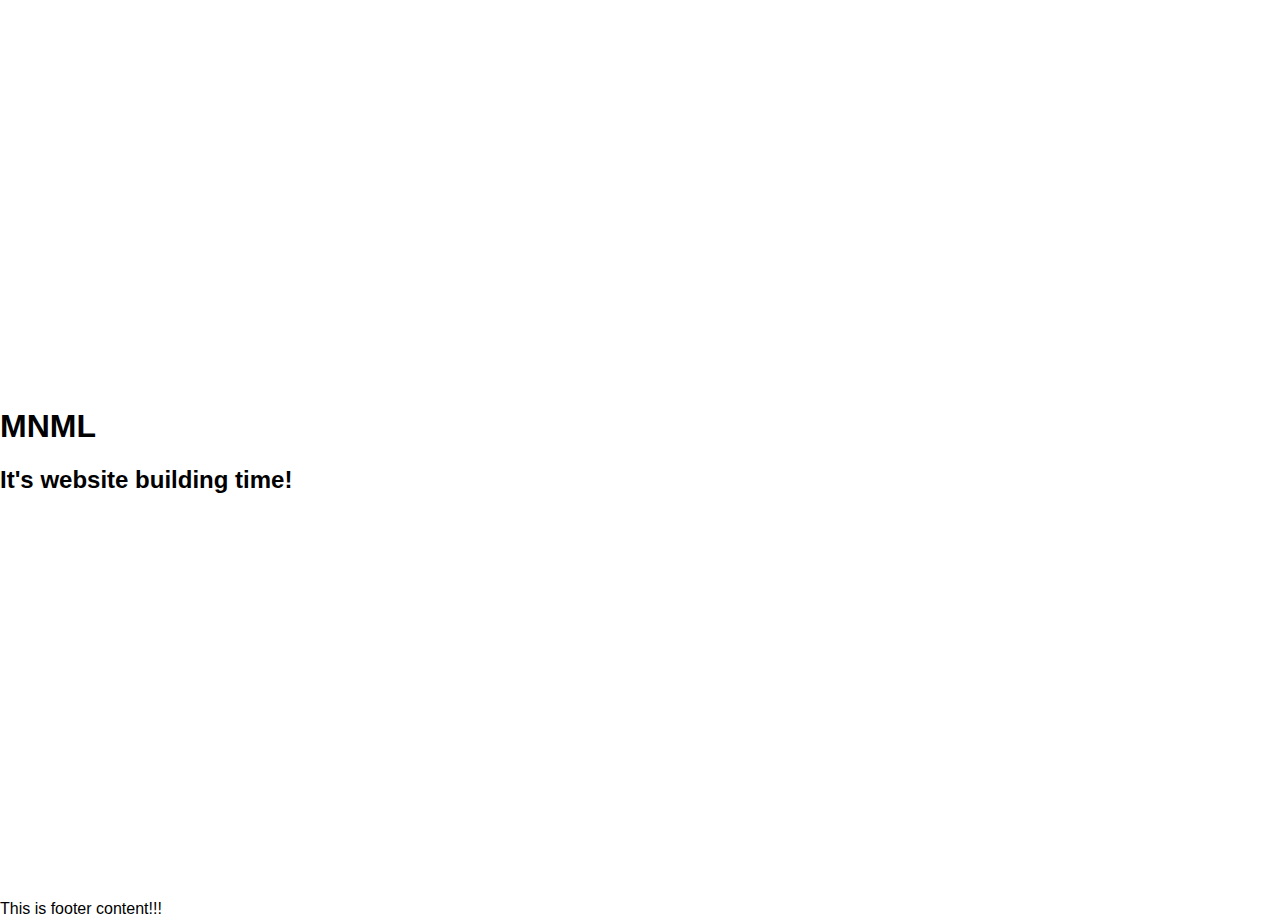
==== index.html @ 5c982b8b "Initial Push" ====
<!DOCTYPE html>
<html lang="en">
  <head>
    <meta charset="utf-8">
    <meta http-equiv="X-UA-Compatible" content="IE=Edge">
    <title>
      MNML
    </title>
    <meta name="author" content="mrmrs">
    <meta name="description" content="minimal template to building responsive websites with html5 and postcss">
    <meta name="viewport" content="width=device-width, initial-scale=1">
    <link rel="stylesheet" href="css/mnml.min.css">
  </head>
  <body>
    <div style="display:table;width:100%; height: 100%;">
      <div style="display:table-cell;vertical-align:middle;">
        <h1>MNML</h1>
        <h2>It's website building time!</h2>
      </div>
    </div>
    <footer>
      This is footer content!!!
    </footer>
  </body>
</html>
---- css/mnml.min.css ----
/*! normalize.css v4.2.0 | MIT License | github.com/necolas/normalize.css */progress,sub,sup{vertical-align:baseline}button,hr,input{overflow:visible}[type=checkbox],[type=radio],legend{box-sizing:border-box;padding:0}html{font-family:sans-serif;line-height:1.15;-ms-text-size-adjust:100%;-webkit-text-size-adjust:100%}body{margin:0}article,aside,details,figcaption,figure,footer,header,main,menu,nav,section,summary{display:block}audio,canvas,progress,video{display:inline-block}audio:not([controls]){display:none;height:0}[hidden],template{display:none}a{background-color:transparent;-webkit-text-decoration-skip:objects}a:active,a:hover{outline-width:0}abbr[title]{border-bottom:none;text-decoration:underline;text-decoration:underline dotted}b,strong{font-weight:bolder}dfn{font-style:italic}h1{font-size:2em;margin:.67em 0}mark{background-color:#ff0;color:#000}small{font-size:80%}sub,sup{font-size:75%;line-height:0;position:relative}sub{bottom:-.25em}sup{top:-.5em}img{border-style:none}svg:not(:root){overflow:hidden}code,kbd,pre,samp{font-family:monospace,monospace;font-size:1em}figure{margin:1em 40px}hr{box-sizing:content-box;height:0}button,input,optgroup,select,textarea{font:inherit;margin:0}optgroup{font-weight:700}button,select{text-transform:none}[type=reset],[type=submit],button,html [type=button]{-webkit-appearance:button}[type=button]::-moz-focus-inner,[type=reset]::-moz-focus-inner,[type=submit]::-moz-focus-inner,button::-moz-focus-inner{border-style:none;padding:0}[type=button]:-moz-focusring,[type=reset]:-moz-focusring,[type=submit]:-moz-focusring,button:-moz-focusring{outline:ButtonText dotted 1px}fieldset{border:1px solid silver;margin:0 2px;padding:.35em .625em .75em}legend{color:inherit;display:table;max-width:100%;white-space:normal}textarea{overflow:auto}[type=number]::-webkit-inner-spin-button,[type=number]::-webkit-outer-spin-button{height:auto}[type=search]{-webkit-appearance:textfield;outline-offset:-2px}[type=search]::-webkit-search-cancel-button,[type=search]::-webkit-search-decoration{-webkit-appearance:none}::-webkit-input-placeholder{color:inherit;opacity:.54}::-webkit-file-upload-button{-webkit-appearance:button;font:inherit}body,html{height:100%}
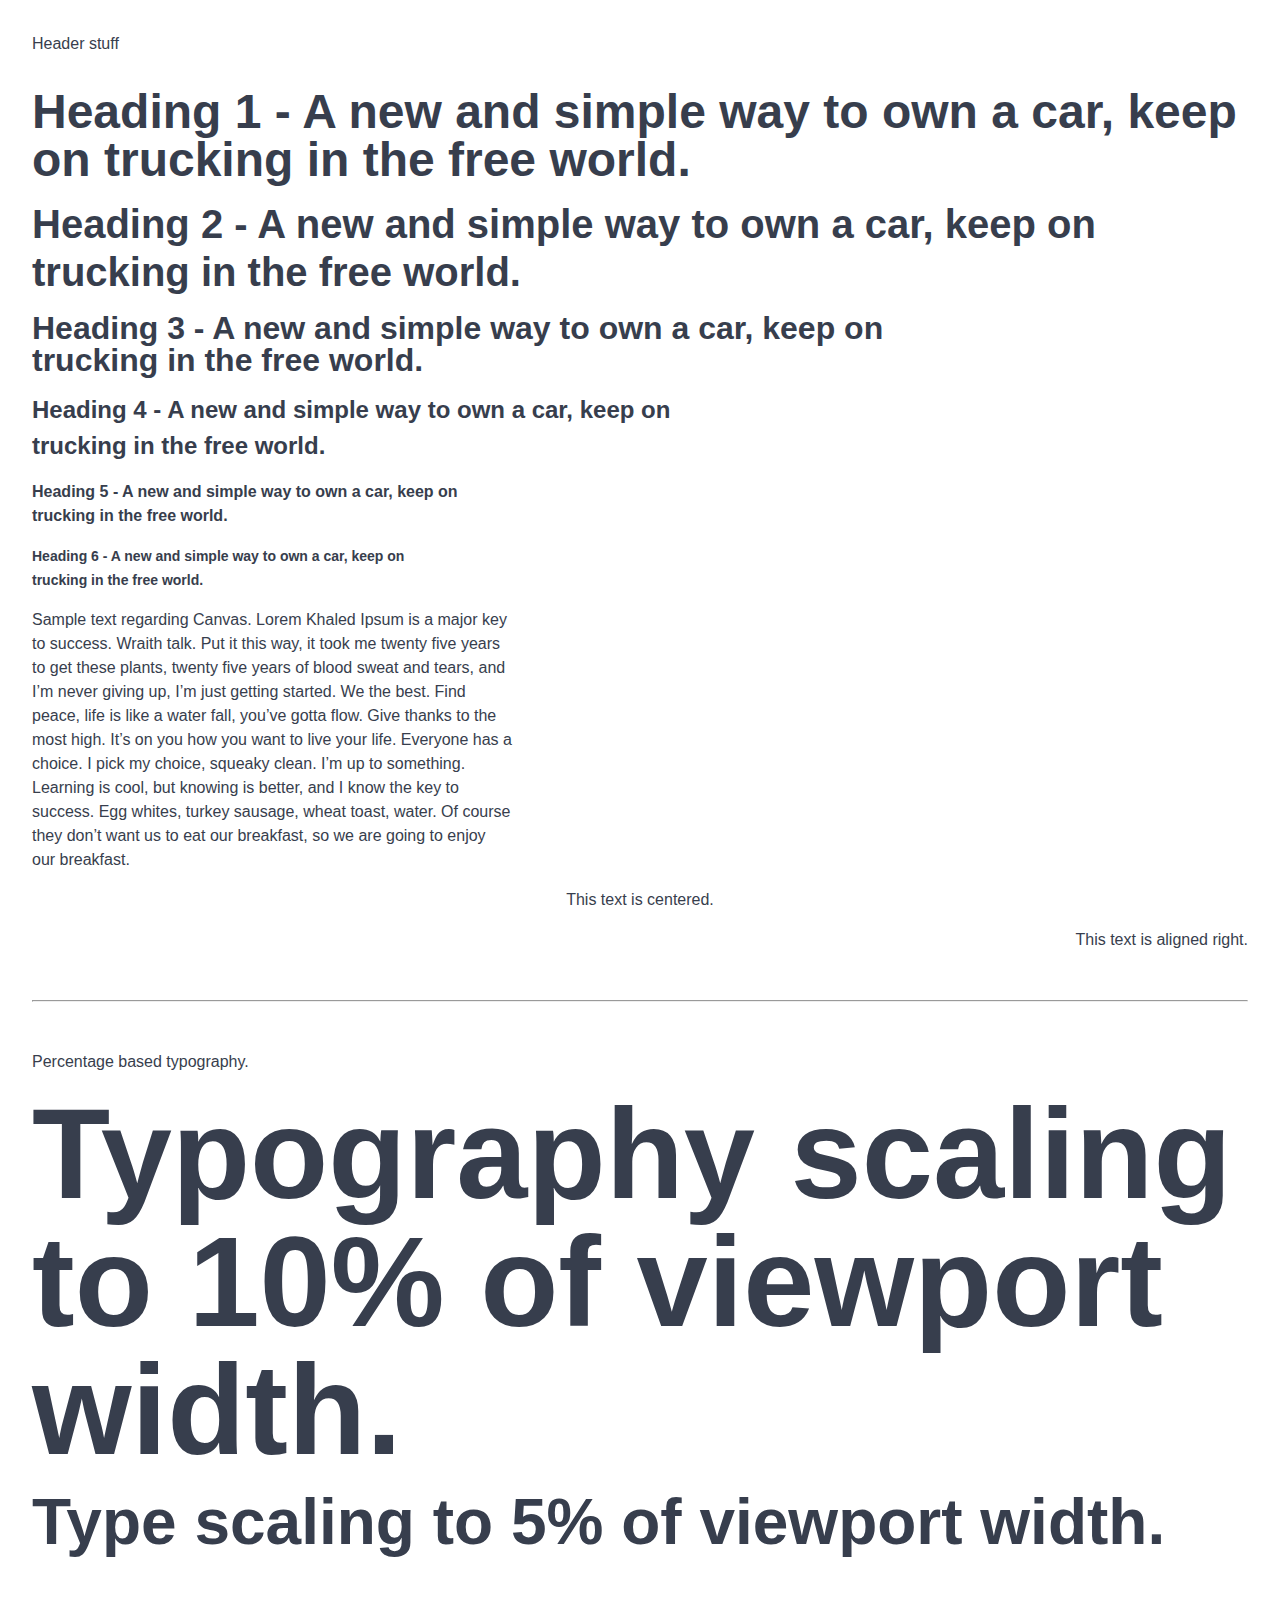
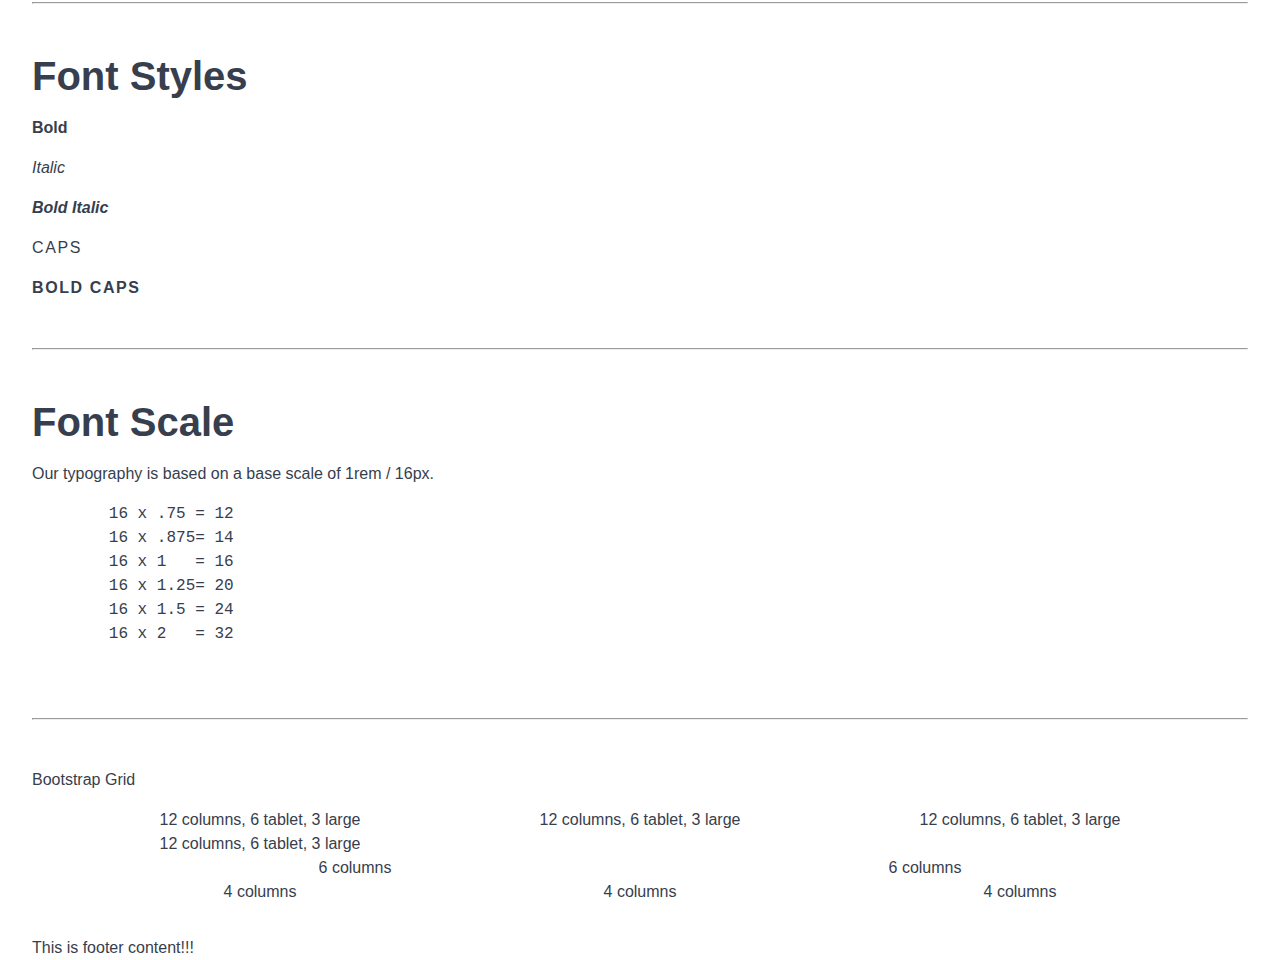
==== commit 7016aa02: "Adding css for experimentation" ====
--- a/index.html
+++ b/index.html
@@ -1,23 +1,112 @@
 <!DOCTYPE html>
 <html lang="en">
   <head>
+    <!-- Welcome to your playground. This is a comment in html. You can use command + slash to turn it on or off. -->
     <meta charset="utf-8">
     <meta http-equiv="X-UA-Compatible" content="IE=Edge">
     <title>
-      MNML
+      Your Title Goes Here
     </title>
-    <meta name="author" content="mrmrs">
+    <meta name="author" content="your name">
     <meta name="description" content="minimal template to building responsive websites with html5 and postcss">
     <meta name="viewport" content="width=device-width, initial-scale=1">
-    <link rel="stylesheet" href="css/mnml.min.css">
+    <link rel="stylesheet" href="css/mnml.css">
   </head>
-  <body>
-    <div style="display:table;width:100%; height: 100%;">
-      <div style="display:table-cell;vertical-align:middle;">
-        <h1>MNML</h1>
-        <h2>It's website building time!</h2>
+  <body class="p-l">
+    <header>
+      Header stuff
+    </header>
+    <section>
+      <div class="py-l">
+        <h1 class="measure">Heading 1 - A new and simple way to own a car, keep on trucking in the free world. </h1>
+        <h2 class="measure">Heading 2 - A new and simple way to own a car, keep on trucking in the free world. </h2>
+        <h3 class="measure">Heading 3 - A new and simple way to own a car, keep on trucking in the free world. </h3>
+        <h4 class="measure">Heading 4 - A new and simple way to own a car, keep on trucking in the free world. </h4>
+        <h5 class="measure">Heading 5 - A new and simple way to own a car, keep on trucking in the free world. </h5>
+        <h6 class="measure">Heading 6 - A new and simple way to own a car, keep on trucking in the free world. </h6>
+        <p class="measure">Sample text regarding Canvas. Lorem Khaled Ipsum is a major key to success. Wraith talk. Put it this way, it took me twenty five years to get these plants, twenty five years of blood sweat and tears, and I’m never giving up, I’m just getting started. We the best. Find peace, life is like a water fall, you’ve gotta flow. Give thanks to the most high. It’s on you how you want to live your life. Everyone has a choice. I pick my choice, squeaky clean. I’m up to something. Learning is cool, but knowing is better, and I know the key to success. Egg whites, turkey sausage, wheat toast, water. Of course they don’t want us to eat our breakfast, so we are going to enjoy our breakfast.</p>
+        <p class="text-center">This text is centered.</p>
+        <p class="text-right">This text is aligned right.</p>
       </div>
-    </div>
+
+      <hr>
+      <div class="py-l">
+        <p class="">Percentage based typography.</p>
+        <h1 class="measure vw-10">Typography scaling to 10% of viewport width.</h1>
+        <h1 class="measure vw-05">Type scaling to 5% of viewport width.</h1>
+      </div>
+      <hr>
+
+      <div class="py-l">
+        <h2 class="bold">Font Styles</h2>
+        <p class="bold">Bold </p>
+        <p class="italic">Italic </p>
+        <p class="bold italic">Bold Italic </p>
+        <p class="caps">Caps </p>
+        <p class="bold caps">Bold Caps</span></p>
+      </div>
+
+      <hr>
+
+      <div class="py-l">
+        <h2 class="bold">Font Scale</h2>
+        <p>Our typography is based on a base scale of 1rem / 16px.</p>
+        <code>
+        <pre>
+        16 x .75 = 12
+        16 x .875= 14
+        16 x 1   = 16
+        16 x 1.25= 20
+        16 x 1.5 = 24
+        16 x 2   = 32
+        </pre>
+        </code>
+      </div>
+
+      <hr>
+
+      <div class="py-l">
+        <p class="grid">Bootstrap Grid</p>
+        <div class="container">
+          <div class="row">
+            <div class="col-12 col-md-6 col-lg-4 text-center">
+              12 columns, 6 tablet, 3 large
+            </div>
+            <div class="col-12 col-md-6 col-lg-4 text-center">
+              12 columns, 6 tablet, 3 large
+            </div>
+            <div class="col-12 col-md-6 col-lg-4 text-center">
+              12 columns, 6 tablet, 3 large
+            </div>
+            <div class="col-12 col-md-6 col-lg-4 text-center">
+              12 columns, 6 tablet, 3 large
+            </div>
+          </div>
+          <div class="row">
+            <div class="col-6 text-center">
+              6 columns
+            </div>
+            <div class="col-6 text-center">
+              6 columns
+            </div>
+          </div>
+          <div class="row">
+            <div class="col-4 text-center">
+              4 columns
+            </div>
+            <div class="col-4 text-center">
+              4 columns
+            </div>
+            <div class="col-4 text-center">
+              4 columns
+            </div>
+          </div>
+        </div>
+
+      </div>
+
+
+    </section>
     <footer>
       This is footer content!!!
     </footer>
--- a/css/mnml.css
+++ b/css/mnml.css
@@ -0,0 +1,2736 @@
+/*
+
+   MNML by @mrmrs_
+   All these files are pretty much empty!
+   You get to fill them out all by yourself.
+
+*/
+
+/*! normalize.css v4.2.0 | MIT License | github.com/necolas/normalize.css */
+
+/**
+ * 1. Change the default font family in all browsers (opinionated).
+ * 2. Correct the line height in all browsers.
+ * 3. Prevent adjustments of font size after orientation changes in IE and iOS.
+ */
+
+html {
+  font-family: sans-serif; /* 1 */
+  line-height: 1.15; /* 2 */
+  -ms-text-size-adjust: 100%; /* 3 */
+  -webkit-text-size-adjust: 100%; /* 3 */
+}
+
+/**
+ * Remove the margin in all browsers (opinionated).
+ */
+
+body {
+  margin: 0;
+}
+
+/* HTML5 display definitions
+   ========================================================================== */
+
+/**
+ * Add the correct display in IE 9-.
+ * 1. Add the correct display in Edge, IE, and Firefox.
+ * 2. Add the correct display in IE.
+ */
+
+article,
+aside,
+details, /* 1 */
+figcaption,
+figure,
+footer,
+header,
+main, /* 2 */
+menu,
+nav,
+section,
+summary { /* 1 */
+  display: block;
+}
+
+/**
+ * Add the correct display in IE 9-.
+ */
+
+audio,
+canvas,
+progress,
+video {
+  display: inline-block;
+}
+
+/**
+ * Add the correct display in iOS 4-7.
+ */
+
+audio:not([controls]) {
+  display: none;
+  height: 0;
+}
+
+/**
+ * Add the correct vertical alignment in Chrome, Firefox, and Opera.
+ */
+
+progress {
+  vertical-align: baseline;
+}
+
+/**
+ * Add the correct display in IE 10-.
+ * 1. Add the correct display in IE.
+ */
+
+template, /* 1 */
+[hidden] {
+  display: none;
+}
+
+/* Links
+   ========================================================================== */
+
+/**
+ * 1. Remove the gray background on active links in IE 10.
+ * 2. Remove gaps in links underline in iOS 8+ and Safari 8+.
+ */
+
+a {
+  background-color: transparent; /* 1 */
+  -webkit-text-decoration-skip: objects; /* 2 */
+}
+
+/**
+ * Remove the outline on focused links when they are also active or hovered
+ * in all browsers (opinionated).
+ */
+
+a:active,
+a:hover {
+  outline-width: 0;
+}
+
+/* Text-level semantics
+   ========================================================================== */
+
+/**
+ * 1. Remove the bottom border in Firefox 39-.
+ * 2. Add the correct text decoration in Chrome, Edge, IE, Opera, and Safari.
+ */
+
+abbr[title] {
+  border-bottom: none; /* 1 */
+  text-decoration: underline; /* 2 */
+  text-decoration: underline dotted; /* 2 */
+}
+
+/**
+ * Prevent the duplicate application of `bolder` by the next rule in Safari 6.
+ */
+
+b,
+strong {
+  font-weight: inherit;
+}
+
+/**
+ * Add the correct font weight in Chrome, Edge, and Safari.
+ */
+
+b,
+strong {
+  font-weight: bolder;
+}
+
+/**
+ * Add the correct font style in Android 4.3-.
+ */
+
+dfn {
+  font-style: italic;
+}
+
+/**
+ * Correct the font size and margin on `h1` elements within `section` and
+ * `article` contexts in Chrome, Firefox, and Safari.
+ */
+
+h1 {
+  font-size: 2em;
+  margin: 0.67em 0;
+}
+
+/**
+ * Add the correct background and color in IE 9-.
+ */
+
+mark {
+  background-color: #ff0;
+  color: #000;
+}
+
+/**
+ * Add the correct font size in all browsers.
+ */
+
+small {
+  font-size: 80%;
+}
+
+/**
+ * Prevent `sub` and `sup` elements from affecting the line height in
+ * all browsers.
+ */
+
+sub,
+sup {
+  font-size: 75%;
+  line-height: 0;
+  position: relative;
+  vertical-align: baseline;
+}
+
+sub {
+  bottom: -0.25em;
+}
+
+sup {
+  top: -0.5em;
+}
+
+/* Embedded content
+   ========================================================================== */
+
+/**
+ * Remove the border on images inside links in IE 10-.
+ */
+
+img {
+  border-style: none;
+}
+
+/**
+ * Hide the overflow in IE.
+ */
+
+svg:not(:root) {
+  overflow: hidden;
+}
+
+/* Grouping content
+   ========================================================================== */
+
+/**
+ * 1. Correct the inheritance and scaling of font size in all browsers.
+ * 2. Correct the odd `em` font sizing in all browsers.
+ */
+
+code,
+kbd,
+pre,
+samp {
+  font-family: monospace, monospace; /* 1 */
+  font-size: 1em; /* 2 */
+}
+
+/**
+ * Add the correct margin in IE 8.
+ */
+
+figure {
+  margin: 1em 40px;
+}
+
+/**
+ * 1. Add the correct box sizing in Firefox.
+ * 2. Show the overflow in Edge and IE.
+ */
+
+hr {
+  box-sizing: content-box; /* 1 */
+  height: 0; /* 1 */
+  overflow: visible; /* 2 */
+}
+
+/* Forms
+   ========================================================================== */
+
+/**
+ * 1. Change font properties to `inherit` in all browsers (opinionated).
+ * 2. Remove the margin in Firefox and Safari.
+ */
+
+button,
+input,
+optgroup,
+select,
+textarea {
+  font: inherit; /* 1 */
+  margin: 0; /* 2 */
+}
+
+/**
+ * Restore the font weight unset by the previous rule.
+ */
+
+optgroup {
+  font-weight: bold;
+}
+
+/**
+ * Show the overflow in IE.
+ * 1. Show the overflow in Edge.
+ */
+
+button,
+input { /* 1 */
+  overflow: visible;
+}
+
+/**
+ * Remove the inheritance of text transform in Edge, Firefox, and IE.
+ * 1. Remove the inheritance of text transform in Firefox.
+ */
+
+button,
+select { /* 1 */
+  text-transform: none;
+}
+
+/**
+ * 1. Prevent a WebKit bug where (2) destroys native `audio` and `video`
+ *    controls in Android 4.
+ * 2. Correct the inability to style clickable types in iOS and Safari.
+ */
+
+button,
+html [type="button"], /* 1 */
+[type="reset"],
+[type="submit"] {
+  -webkit-appearance: button; /* 2 */
+}
+
+/**
+ * Remove the inner border and padding in Firefox.
+ */
+
+button::-moz-focus-inner,
+[type="button"]::-moz-focus-inner,
+[type="reset"]::-moz-focus-inner,
+[type="submit"]::-moz-focus-inner {
+  border-style: none;
+  padding: 0;
+}
+
+/**
+ * Restore the focus styles unset by the previous rule.
+ */
+
+button:-moz-focusring,
+[type="button"]:-moz-focusring,
+[type="reset"]:-moz-focusring,
+[type="submit"]:-moz-focusring {
+  outline: 1px dotted ButtonText;
+}
+
+/**
+ * Change the border, margin, and padding in all browsers (opinionated).
+ */
+
+fieldset {
+  border: 1px solid #c0c0c0;
+  margin: 0 2px;
+  padding: 0.35em 0.625em 0.75em;
+}
+
+/**
+ * 1. Correct the text wrapping in Edge and IE.
+ * 2. Correct the color inheritance from `fieldset` elements in IE.
+ * 3. Remove the padding so developers are not caught out when they zero out
+ *    `fieldset` elements in all browsers.
+ */
+
+legend {
+  box-sizing: border-box; /* 1 */
+  color: inherit; /* 2 */
+  display: table; /* 1 */
+  max-width: 100%; /* 1 */
+  padding: 0; /* 3 */
+  white-space: normal; /* 1 */
+}
+
+/**
+ * Remove the default vertical scrollbar in IE.
+ */
+
+textarea {
+  overflow: auto;
+}
+
+/**
+ * 1. Add the correct box sizing in IE 10-.
+ * 2. Remove the padding in IE 10-.
+ */
+
+[type="checkbox"],
+[type="radio"] {
+  box-sizing: border-box; /* 1 */
+  padding: 0; /* 2 */
+}
+
+/**
+ * Correct the cursor style of increment and decrement buttons in Chrome.
+ */
+
+[type="number"]::-webkit-inner-spin-button,
+[type="number"]::-webkit-outer-spin-button {
+  height: auto;
+}
+
+/**
+ * 1. Correct the odd appearance in Chrome and Safari.
+ * 2. Correct the outline style in Safari.
+ */
+
+[type="search"] {
+  -webkit-appearance: textfield; /* 1 */
+  outline-offset: -2px; /* 2 */
+}
+
+/**
+ * Remove the inner padding and cancel buttons in Chrome and Safari on OS X.
+ */
+
+[type="search"]::-webkit-search-cancel-button,
+[type="search"]::-webkit-search-decoration {
+  -webkit-appearance: none;
+}
+
+/**
+ * Correct the text style of placeholders in Chrome, Edge, and Safari.
+ */
+
+::-webkit-input-placeholder {
+  color: inherit;
+  opacity: 0.54;
+}
+
+/**
+ * 1. Correct the inability to style clickable types in iOS and Safari.
+ * 2. Change font properties to `inherit` in Safari.
+ */
+
+::-webkit-file-upload-button {
+  -webkit-appearance: button; /* 1 */
+  font: inherit; /* 2 */
+}
+
+/*
+   VARIABLES
+   Add your variables to the :root selector.
+   Then reference them in your other css modules like so
+
+   :root {
+      --spacing-small: 32px;
+   }
+
+   .someClass {
+     padding: var(--spacing-small)
+   }
+
+*/
+
+:root {
+
+  /* Colors */
+
+  /* Text Colors */
+
+  /* Link Colors */
+
+
+  /* Spacing */
+
+
+  /* Typography */
+
+
+  /* Borders */
+
+}
+
+/* ==========================================================================
+   MEDIA QUERIES
+   ========================================================================== */
+
+/*
+
+  These breakpoints can be extended or modified to your hearts content
+
+  You can use like this:
+
+  @media (--breakpoint-medium-and-up) {
+      Your breakpoint styles here.
+      Don't forget to make them mobile first :)
+  }
+
+  You can also use media queries to target more than just a devices window width.
+  Checkout the css4 spec for more info.
+
+
+*/
+
+html, body { height: 100%; }
+
+html {
+  box-sizing: border-box;
+  -ms-overflow-style: scrollbar;
+}
+
+*,
+*::before,
+*::after {
+  box-sizing: inherit;
+}
+
+/*
+  Base:
+    p = padding
+    m = margin
+
+  Modifiers:
+    no modifier = all
+    x = horizontal
+    y = vertical
+    t = top
+    r = right
+    b = bottom
+    l = left
+*/
+
+/*Padding*/
+
+.p-0 {padding:0);}
+
+.p-xs {padding:0.25rem;}
+
+.p-s  {padding:0.5rem;}
+
+.p-m  {padding:1rem;}
+
+.p-l  {padding:2rem;}
+
+.p-xl {padding:4rem;}
+
+.p-xxl{padding:8rem;}
+
+.p-xxxl{padding:16rem;}
+
+.pt-xs {padding-top:0.25rem;}
+
+.pt-s  {padding-top:0.5rem;}
+
+.pt-m  {padding-top:1rem;}
+
+.pt-l  {padding-top:2rem;}
+
+.pt-xl {padding-top:4rem;}
+
+.pt-xxl{padding-top:8rem;}
+
+.pt-xxxl{padding-top:16rem;}
+
+.pb-xs {padding-bottom:0.25rem;}
+
+.pb-s  {padding-bottom:0.5rem;}
+
+.pb-m  {padding-bottom:1rem;}
+
+.pb-l  {padding-bottom:2rem;}
+
+.pb-xl {padding-bottom:4rem;}
+
+.pb-xxl{padding-bottom:8rem;}
+
+.pb-xxxl{padding-bottom:16rem;}
+
+.py-xs {padding-top:0.25rem;padding-bottom:0.25rem;}
+
+.py-s  {padding-top:0.5rem;padding-bottom:0.5rem;}
+
+.py-m  {padding-top:1rem;padding-bottom:1rem;}
+
+.py-l  {padding-top:2rem;padding-bottom:2rem;}
+
+.py-xl {padding-top:4rem;padding-bottom:4rem;}
+
+.py-xxl{padding-top:8rem;padding-bottom:8rem;}
+
+.py-xxxl{padding-top:16rem;padding-bottom:16rem;}
+
+.pl-xs {padding-left:0.25rem;}
+
+.pl-s  {padding-left:0.5rem;}
+
+.pl-m  {padding-left:1rem;}
+
+.pl-l  {padding-left:2rem;}
+
+.pl-xl {padding-left:4rem;}
+
+.pl-xxl{padding-left:8rem;}
+
+.pl-xxxl{padding-left:16rem;}
+
+.pr-xs {padding-right:0.25rem;}
+
+.pr-s  {padding-right:0.5rem;}
+
+.pr-m  {padding-right:1rem;}
+
+.pr-l  {padding-right:2rem;}
+
+.pr-xl {padding-right:4rem;}
+
+.pr-xxl{padding-right:8rem;}
+
+.pr-xxxl{padding-right:16rem;}
+
+.px-xs {padding-left:0.25rem;padding-right:0.25rem;}
+
+.px-s  {padding-left:0.5rem;padding-right:0.5rem;}
+
+.px-m  {padding-left:1rem;padding-right:1rem;}
+
+.px-l  {padding-left:2rem;padding-right:2rem;}
+
+.px-xl {padding-left:4rem;padding-right:4rem;}
+
+.px-xxl{padding-left:8rem;padding-right:8rem;}
+
+.px-xxxl{padding-left:16rem;padding-right:16rem;}
+
+/* Margins */
+
+.m-0 {margin:0);}
+
+.m-xs {margin:0.25rem;}
+
+.m-s  {margin:0.5rem;}
+
+.m-m  {margin:1rem;}
+
+.m-l  {margin:2rem;}
+
+.m-xl {margin:4rem;}
+
+.m-xxl{margin:8rem;}
+
+.m-xxxl{margin:16rem;}
+
+.mt-xs {margin-top:0.25rem;}
+
+.mt-s  {margin-top:0.5rem;}
+
+.mt-m  {margin-top:1rem;}
+
+.mt-l  {margin-top:2rem;}
+
+.mt-xl {margin-top:4rem;}
+
+.mt-xxl{margin-top:8rem;}
+
+.mt-xxxl{margin-top:16rem;}
+
+.mb-xs {margin-bottom:0.25rem;}
+
+.mb-s  {margin-bottom:0.5rem;}
+
+.mb-m  {margin-bottom:1rem;}
+
+.mb-l  {margin-bottom:2rem;}
+
+.mb-xl {margin-bottom:4rem;}
+
+.mb-xxl{margin-bottom:8rem;}
+
+.mb-xxxl{margin-bottom:8rem;}
+
+.my-xs {margin-top:0.25rem;margin-bottom:0.25rem;}
+
+.my-s  {margin-top:0.5rem;margin-bottom:0.5rem;}
+
+.my-m  {margin-top:1rem;margin-bottom:1rem;}
+
+.my-l  {margin-top:2rem;margin-bottom:2rem;}
+
+.my-xl {margin-top:4rem;margin-bottom:4rem;}
+
+.my-xxl{margin-top:8rem;margin-bottom:8rem;}
+
+.my-xxxl{margin-top:16rem;margin-bottom:16rem;}
+
+.ml-xs {margin-left:0.25rem;}
+
+.ml-s  {margin-left:0.5rem;}
+
+.ml-m  {margin-left:1rem;}
+
+.ml-l  {margin-left:2rem;}
+
+.ml-xl {margin-left:4rem;}
+
+.ml-xxl{margin-left:8rem;}
+
+.ml-xxxl{margin-left:16rem;}
+
+.mr-xs {margin-right:0.25rem;}
+
+.mr-s  {margin-right:0.5rem;}
+
+.mr-m  {margin-right:1rem;}
+
+.mr-l  {margin-right:2rem;}
+
+.mr-xl {margin-right:4rem;}
+
+.mr-xxl{margin-right:8rem;}
+
+.mr-xxxl{margin-right:16rem;}
+
+.mx-xs {margin-left:0.25rem;margin-right:0.25rem;}
+
+.mx-s  {margin-left:0.5rem;margin-right:0.5rem;}
+
+.mx-m  {margin-left:1rem;margin-right:1rem;}
+
+.mx-l  {margin-left:2rem;margin-right:2rem;}
+
+.mx-xl {margin-left:4rem;margin-right:4rem;}
+
+.mx-xxl{margin-left:8rem;margin-right:8rem;}
+
+.mx-xxxl{margin-left:16rem;margin-right:16rem;}
+
+.ml-auto { margin-left: auto }
+
+.mr-auto { margin-right: auto }
+
+.my-auto, .vertical-center { margin-top:auto; margin-bottom:auto}
+
+.mx-auto, .float-center { margin-left: auto; margin-right: auto; }
+
+/* Positioning */
+
+.relative { position: relative; }
+
+/* this resets the coordinates for children, so if you have a p inside of a div.relative, the p's coordinates respond to that div, not the body*/
+
+.absolute { position: absolute; }
+
+/* this makes things break out of the normal flow, and layer on top of others */
+
+.fixed { position: fixed; }
+
+/* this makes things sticky, to the browser window */
+
+/* Z-Index, for layering. You must have position relative, fixed, or absolute for it to work*/
+
+.z1 { z-index: 1; }
+
+.z2 { z-index: 2; }
+
+.z3 { z-index: 3; }
+
+.z4 { z-index: 4; }
+
+.z5 { z-index: 5; }
+
+.z-1 { z-index: -1; }
+
+.z-2 { z-index: -2; }
+
+.z-3 { z-index: -3; }
+
+.z-4 { z-index: -4; }
+
+.z-5 { z-index: -5; }
+
+/* Coordinates */
+
+.top-0 { top: 0; }
+
+.top-s { top: 0.5rem; }
+
+.top-m { top: 1rem; }
+
+.top-l { top: 2rem; }
+
+.top-100 { top: 100%; }
+
+.bottom-0 { bottom: 0; }
+
+.bottom-s { bottom: 0.5rem; }
+
+.bottom-m { bottom: 1rem; }
+
+.bottom-l { bottom: 2rem; }
+
+.bottom-100 { bottom: 100%; }
+
+.left-0 { left: 0; }
+
+.left-s { left: 0.5rem; }
+
+.left-m { left: 1rem; }
+
+.left-l { left: 2rem; }
+
+.left-100 { left: 100%; }
+
+.right-0 { right: 0; }
+
+.right-s { right: 0.5rem; }
+
+.right-m { right: 1rem; }
+
+.right-l { right: 2rem; }
+
+.right-100 { right: 100%; }
+
+/* Percentage Widths */
+
+.w-10 { width: 10%; }
+
+.w-20 { width: 20%; }
+
+.w-30 { width: 30%; }
+
+.w-40 { width: 40%; }
+
+.w-50 { width: 50%; }
+
+.w-60 { width: 60%; }
+
+.w-70 { width: 70%; }
+
+.w-80 { width: 80%; }
+
+.w-90 { width: 90%; }
+
+.w-100 { width: 100%; }
+
+/* Bootstrap V4 Grid */
+
+@-ms-viewport {
+  width: device-width;
+}
+
+.container {
+  margin-right: auto;
+  margin-left: auto;
+  padding-right: 1em;
+  padding-left: 1em;
+}
+
+@media (min-width: 576px) {
+  .container {
+    width: 540px;
+    max-width: 100%;
+  }
+}
+
+@media (min-width: 768px) {
+  .container {
+    width: 720px;
+    max-width: 100%;
+  }
+}
+
+@media (min-width: 992px) {
+  .container {
+    width: 960px;
+    max-width: 100%;
+  }
+}
+
+@media (min-width: 1200px) {
+  .container {
+    width: 1140px;
+    max-width: 100%;
+  }
+}
+
+.container-fluid {
+  width: 100%;
+  margin-right: auto;
+  margin-left: auto;
+  padding-right: 1em;
+  padding-left: 1em;
+}
+
+.row {
+  display: -ms-flexbox;
+  display: -webkit-box;
+  display: flex;
+  -ms-flex-wrap: wrap;
+      flex-wrap: wrap;
+  margin-right: -1em;
+  margin-left: -1em;
+}
+
+.no-gutters {
+  margin-right: 0;
+  margin-left: 0;
+}
+
+.no-gutters > .col,
+.no-gutters > [class*="col-"] {
+  padding-right: 0;
+  padding-left: 0;
+}
+
+.col-1, .col-2, .col-3, .col-4, .col-5, .col-6, .col-7, .col-8, .col-9, .col-10, .col-11, .col-12, .col,
+.col-auto, .col-sm-1, .col-sm-2, .col-sm-3, .col-sm-4, .col-sm-5, .col-sm-6, .col-sm-7, .col-sm-8, .col-sm-9, .col-sm-10, .col-sm-11, .col-sm-12, .col-sm,
+.col-sm-auto, .col-md-1, .col-md-2, .col-md-3, .col-md-4, .col-md-5, .col-md-6, .col-md-7, .col-md-8, .col-md-9, .col-md-10, .col-md-11, .col-md-12, .col-md,
+.col-md-auto, .col-lg-1, .col-lg-2, .col-lg-3, .col-lg-4, .col-lg-5, .col-lg-6, .col-lg-7, .col-lg-8, .col-lg-9, .col-lg-10, .col-lg-11, .col-lg-12, .col-lg,
+.col-lg-auto, .col-xl-1, .col-xl-2, .col-xl-3, .col-xl-4, .col-xl-5, .col-xl-6, .col-xl-7, .col-xl-8, .col-xl-9, .col-xl-10, .col-xl-11, .col-xl-12, .col-xl,
+.col-xl-auto {
+  position: relative;
+  width: 100%;
+  min-height: 1px;
+  padding-right: 1em;
+  padding-left: 1em;
+}
+
+.col {
+  -ms-flex-preferred-size: 0;
+      flex-basis: 0;
+  -ms-flex-positive: 1;
+      -webkit-box-flex: 1;
+          flex-grow: 1;
+  max-width: 100%;
+}
+
+.col-auto {
+  -ms-flex: 0 0 auto;
+      -webkit-box-flex: 0;
+          flex: 0 0 auto;
+  width: auto;
+  max-width: none;
+}
+
+.col-1 {
+  -ms-flex: 0 0 8.333333%;
+      -webkit-box-flex: 0;
+          flex: 0 0 8.333333%;
+  max-width: 8.333333%;
+}
+
+.col-2 {
+  -ms-flex: 0 0 16.666667%;
+      -webkit-box-flex: 0;
+          flex: 0 0 16.666667%;
+  max-width: 16.666667%;
+}
+
+.col-3 {
+  -ms-flex: 0 0 25%;
+      -webkit-box-flex: 0;
+          flex: 0 0 25%;
+  max-width: 25%;
+}
+
+.col-4 {
+  -ms-flex: 0 0 33.333333%;
+      -webkit-box-flex: 0;
+          flex: 0 0 33.333333%;
+  max-width: 33.333333%;
+}
+
+.col-5 {
+  -ms-flex: 0 0 41.666667%;
+      -webkit-box-flex: 0;
+          flex: 0 0 41.666667%;
+  max-width: 41.666667%;
+}
+
+.col-6 {
+  -ms-flex: 0 0 50%;
+      -webkit-box-flex: 0;
+          flex: 0 0 50%;
+  max-width: 50%;
+}
+
+.col-7 {
+  -ms-flex: 0 0 58.333333%;
+      -webkit-box-flex: 0;
+          flex: 0 0 58.333333%;
+  max-width: 58.333333%;
+}
+
+.col-8 {
+  -ms-flex: 0 0 66.666667%;
+      -webkit-box-flex: 0;
+          flex: 0 0 66.666667%;
+  max-width: 66.666667%;
+}
+
+.col-9 {
+  -ms-flex: 0 0 75%;
+      -webkit-box-flex: 0;
+          flex: 0 0 75%;
+  max-width: 75%;
+}
+
+.col-10 {
+  -ms-flex: 0 0 83.333333%;
+      -webkit-box-flex: 0;
+          flex: 0 0 83.333333%;
+  max-width: 83.333333%;
+}
+
+.col-11 {
+  -ms-flex: 0 0 91.666667%;
+      -webkit-box-flex: 0;
+          flex: 0 0 91.666667%;
+  max-width: 91.666667%;
+}
+
+.col-12 {
+  -ms-flex: 0 0 100%;
+      -webkit-box-flex: 0;
+          flex: 0 0 100%;
+  max-width: 100%;
+}
+
+.order-1 {
+  -ms-flex-order: 1;
+      -webkit-box-ordinal-group: 2;
+          order: 1;
+}
+
+.order-2 {
+  -ms-flex-order: 2;
+      -webkit-box-ordinal-group: 3;
+          order: 2;
+}
+
+.order-3 {
+  -ms-flex-order: 3;
+      -webkit-box-ordinal-group: 4;
+          order: 3;
+}
+
+.order-4 {
+  -ms-flex-order: 4;
+      -webkit-box-ordinal-group: 5;
+          order: 4;
+}
+
+.order-5 {
+  -ms-flex-order: 5;
+      -webkit-box-ordinal-group: 6;
+          order: 5;
+}
+
+.order-6 {
+  -ms-flex-order: 6;
+      -webkit-box-ordinal-group: 7;
+          order: 6;
+}
+
+.order-7 {
+  -ms-flex-order: 7;
+      -webkit-box-ordinal-group: 8;
+          order: 7;
+}
+
+.order-8 {
+  -ms-flex-order: 8;
+      -webkit-box-ordinal-group: 9;
+          order: 8;
+}
+
+.order-9 {
+  -ms-flex-order: 9;
+      -webkit-box-ordinal-group: 10;
+          order: 9;
+}
+
+.order-10 {
+  -ms-flex-order: 10;
+      -webkit-box-ordinal-group: 11;
+          order: 10;
+}
+
+.order-11 {
+  -ms-flex-order: 11;
+      -webkit-box-ordinal-group: 12;
+          order: 11;
+}
+
+.order-12 {
+  -ms-flex-order: 12;
+      -webkit-box-ordinal-group: 13;
+          order: 12;
+}
+
+@media (min-width: 576px) {
+  .col-sm {
+    -ms-flex-preferred-size: 0;
+        flex-basis: 0;
+    -ms-flex-positive: 1;
+        -webkit-box-flex: 1;
+            flex-grow: 1;
+    max-width: 100%;
+  }
+  .col-sm-auto {
+    -ms-flex: 0 0 auto;
+        -webkit-box-flex: 0;
+            flex: 0 0 auto;
+    width: auto;
+    max-width: none;
+  }
+  .col-sm-1 {
+    -ms-flex: 0 0 8.333333%;
+        -webkit-box-flex: 0;
+            flex: 0 0 8.333333%;
+    max-width: 8.333333%;
+  }
+  .col-sm-2 {
+    -ms-flex: 0 0 16.666667%;
+        -webkit-box-flex: 0;
+            flex: 0 0 16.666667%;
+    max-width: 16.666667%;
+  }
+  .col-sm-3 {
+    -ms-flex: 0 0 25%;
+        -webkit-box-flex: 0;
+            flex: 0 0 25%;
+    max-width: 25%;
+  }
+  .col-sm-4 {
+    -ms-flex: 0 0 33.333333%;
+        -webkit-box-flex: 0;
+            flex: 0 0 33.333333%;
+    max-width: 33.333333%;
+  }
+  .col-sm-5 {
+    -ms-flex: 0 0 41.666667%;
+        -webkit-box-flex: 0;
+            flex: 0 0 41.666667%;
+    max-width: 41.666667%;
+  }
+  .col-sm-6 {
+    -ms-flex: 0 0 50%;
+        -webkit-box-flex: 0;
+            flex: 0 0 50%;
+    max-width: 50%;
+  }
+  .col-sm-7 {
+    -ms-flex: 0 0 58.333333%;
+        -webkit-box-flex: 0;
+            flex: 0 0 58.333333%;
+    max-width: 58.333333%;
+  }
+  .col-sm-8 {
+    -ms-flex: 0 0 66.666667%;
+        -webkit-box-flex: 0;
+            flex: 0 0 66.666667%;
+    max-width: 66.666667%;
+  }
+  .col-sm-9 {
+    -ms-flex: 0 0 75%;
+        -webkit-box-flex: 0;
+            flex: 0 0 75%;
+    max-width: 75%;
+  }
+  .col-sm-10 {
+    -ms-flex: 0 0 83.333333%;
+        -webkit-box-flex: 0;
+            flex: 0 0 83.333333%;
+    max-width: 83.333333%;
+  }
+  .col-sm-11 {
+    -ms-flex: 0 0 91.666667%;
+        -webkit-box-flex: 0;
+            flex: 0 0 91.666667%;
+    max-width: 91.666667%;
+  }
+  .col-sm-12 {
+    -ms-flex: 0 0 100%;
+        -webkit-box-flex: 0;
+            flex: 0 0 100%;
+    max-width: 100%;
+  }
+  .order-sm-1 {
+    -ms-flex-order: 1;
+        -webkit-box-ordinal-group: 2;
+            order: 1;
+  }
+  .order-sm-2 {
+    -ms-flex-order: 2;
+        -webkit-box-ordinal-group: 3;
+            order: 2;
+  }
+  .order-sm-3 {
+    -ms-flex-order: 3;
+        -webkit-box-ordinal-group: 4;
+            order: 3;
+  }
+  .order-sm-4 {
+    -ms-flex-order: 4;
+        -webkit-box-ordinal-group: 5;
+            order: 4;
+  }
+  .order-sm-5 {
+    -ms-flex-order: 5;
+        -webkit-box-ordinal-group: 6;
+            order: 5;
+  }
+  .order-sm-6 {
+    -ms-flex-order: 6;
+        -webkit-box-ordinal-group: 7;
+            order: 6;
+  }
+  .order-sm-7 {
+    -ms-flex-order: 7;
+        -webkit-box-ordinal-group: 8;
+            order: 7;
+  }
+  .order-sm-8 {
+    -ms-flex-order: 8;
+        -webkit-box-ordinal-group: 9;
+            order: 8;
+  }
+  .order-sm-9 {
+    -ms-flex-order: 9;
+        -webkit-box-ordinal-group: 10;
+            order: 9;
+  }
+  .order-sm-10 {
+    -ms-flex-order: 10;
+        -webkit-box-ordinal-group: 11;
+            order: 10;
+  }
+  .order-sm-11 {
+    -ms-flex-order: 11;
+        -webkit-box-ordinal-group: 12;
+            order: 11;
+  }
+  .order-sm-12 {
+    -ms-flex-order: 12;
+        -webkit-box-ordinal-group: 13;
+            order: 12;
+  }
+}
+
+@media (min-width: 768px) {
+  .col-md {
+    -ms-flex-preferred-size: 0;
+        flex-basis: 0;
+    -ms-flex-positive: 1;
+        -webkit-box-flex: 1;
+            flex-grow: 1;
+    max-width: 100%;
+  }
+  .col-md-auto {
+    -ms-flex: 0 0 auto;
+        -webkit-box-flex: 0;
+            flex: 0 0 auto;
+    width: auto;
+    max-width: none;
+  }
+  .col-md-1 {
+    -ms-flex: 0 0 8.333333%;
+        -webkit-box-flex: 0;
+            flex: 0 0 8.333333%;
+    max-width: 8.333333%;
+  }
+  .col-md-2 {
+    -ms-flex: 0 0 16.666667%;
+        -webkit-box-flex: 0;
+            flex: 0 0 16.666667%;
+    max-width: 16.666667%;
+  }
+  .col-md-3 {
+    -ms-flex: 0 0 25%;
+        -webkit-box-flex: 0;
+            flex: 0 0 25%;
+    max-width: 25%;
+  }
+  .col-md-4 {
+    -ms-flex: 0 0 33.333333%;
+        -webkit-box-flex: 0;
+            flex: 0 0 33.333333%;
+    max-width: 33.333333%;
+  }
+  .col-md-5 {
+    -ms-flex: 0 0 41.666667%;
+        -webkit-box-flex: 0;
+            flex: 0 0 41.666667%;
+    max-width: 41.666667%;
+  }
+  .col-md-6 {
+    -ms-flex: 0 0 50%;
+        -webkit-box-flex: 0;
+            flex: 0 0 50%;
+    max-width: 50%;
+  }
+  .col-md-7 {
+    -ms-flex: 0 0 58.333333%;
+        -webkit-box-flex: 0;
+            flex: 0 0 58.333333%;
+    max-width: 58.333333%;
+  }
+  .col-md-8 {
+    -ms-flex: 0 0 66.666667%;
+        -webkit-box-flex: 0;
+            flex: 0 0 66.666667%;
+    max-width: 66.666667%;
+  }
+  .col-md-9 {
+    -ms-flex: 0 0 75%;
+        -webkit-box-flex: 0;
+            flex: 0 0 75%;
+    max-width: 75%;
+  }
+  .col-md-10 {
+    -ms-flex: 0 0 83.333333%;
+        -webkit-box-flex: 0;
+            flex: 0 0 83.333333%;
+    max-width: 83.333333%;
+  }
+  .col-md-11 {
+    -ms-flex: 0 0 91.666667%;
+        -webkit-box-flex: 0;
+            flex: 0 0 91.666667%;
+    max-width: 91.666667%;
+  }
+  .col-md-12 {
+    -ms-flex: 0 0 100%;
+        -webkit-box-flex: 0;
+            flex: 0 0 100%;
+    max-width: 100%;
+  }
+  .order-md-1 {
+    -ms-flex-order: 1;
+        -webkit-box-ordinal-group: 2;
+            order: 1;
+  }
+  .order-md-2 {
+    -ms-flex-order: 2;
+        -webkit-box-ordinal-group: 3;
+            order: 2;
+  }
+  .order-md-3 {
+    -ms-flex-order: 3;
+        -webkit-box-ordinal-group: 4;
+            order: 3;
+  }
+  .order-md-4 {
+    -ms-flex-order: 4;
+        -webkit-box-ordinal-group: 5;
+            order: 4;
+  }
+  .order-md-5 {
+    -ms-flex-order: 5;
+        -webkit-box-ordinal-group: 6;
+            order: 5;
+  }
+  .order-md-6 {
+    -ms-flex-order: 6;
+        -webkit-box-ordinal-group: 7;
+            order: 6;
+  }
+  .order-md-7 {
+    -ms-flex-order: 7;
+        -webkit-box-ordinal-group: 8;
+            order: 7;
+  }
+  .order-md-8 {
+    -ms-flex-order: 8;
+        -webkit-box-ordinal-group: 9;
+            order: 8;
+  }
+  .order-md-9 {
+    -ms-flex-order: 9;
+        -webkit-box-ordinal-group: 10;
+            order: 9;
+  }
+  .order-md-10 {
+    -ms-flex-order: 10;
+        -webkit-box-ordinal-group: 11;
+            order: 10;
+  }
+  .order-md-11 {
+    -ms-flex-order: 11;
+        -webkit-box-ordinal-group: 12;
+            order: 11;
+  }
+  .order-md-12 {
+    -ms-flex-order: 12;
+        -webkit-box-ordinal-group: 13;
+            order: 12;
+  }
+}
+
+@media (min-width: 992px) {
+  .col-lg {
+    -ms-flex-preferred-size: 0;
+        flex-basis: 0;
+    -ms-flex-positive: 1;
+        -webkit-box-flex: 1;
+            flex-grow: 1;
+    max-width: 100%;
+  }
+  .col-lg-auto {
+    -ms-flex: 0 0 auto;
+        -webkit-box-flex: 0;
+            flex: 0 0 auto;
+    width: auto;
+    max-width: none;
+  }
+  .col-lg-1 {
+    -ms-flex: 0 0 8.333333%;
+        -webkit-box-flex: 0;
+            flex: 0 0 8.333333%;
+    max-width: 8.333333%;
+  }
+  .col-lg-2 {
+    -ms-flex: 0 0 16.666667%;
+        -webkit-box-flex: 0;
+            flex: 0 0 16.666667%;
+    max-width: 16.666667%;
+  }
+  .col-lg-3 {
+    -ms-flex: 0 0 25%;
+        -webkit-box-flex: 0;
+            flex: 0 0 25%;
+    max-width: 25%;
+  }
+  .col-lg-4 {
+    -ms-flex: 0 0 33.333333%;
+        -webkit-box-flex: 0;
+            flex: 0 0 33.333333%;
+    max-width: 33.333333%;
+  }
+  .col-lg-5 {
+    -ms-flex: 0 0 41.666667%;
+        -webkit-box-flex: 0;
+            flex: 0 0 41.666667%;
+    max-width: 41.666667%;
+  }
+  .col-lg-6 {
+    -ms-flex: 0 0 50%;
+        -webkit-box-flex: 0;
+            flex: 0 0 50%;
+    max-width: 50%;
+  }
+  .col-lg-7 {
+    -ms-flex: 0 0 58.333333%;
+        -webkit-box-flex: 0;
+            flex: 0 0 58.333333%;
+    max-width: 58.333333%;
+  }
+  .col-lg-8 {
+    -ms-flex: 0 0 66.666667%;
+        -webkit-box-flex: 0;
+            flex: 0 0 66.666667%;
+    max-width: 66.666667%;
+  }
+  .col-lg-9 {
+    -ms-flex: 0 0 75%;
+        -webkit-box-flex: 0;
+            flex: 0 0 75%;
+    max-width: 75%;
+  }
+  .col-lg-10 {
+    -ms-flex: 0 0 83.333333%;
+        -webkit-box-flex: 0;
+            flex: 0 0 83.333333%;
+    max-width: 83.333333%;
+  }
+  .col-lg-11 {
+    -ms-flex: 0 0 91.666667%;
+        -webkit-box-flex: 0;
+            flex: 0 0 91.666667%;
+    max-width: 91.666667%;
+  }
+  .col-lg-12 {
+    -ms-flex: 0 0 100%;
+        -webkit-box-flex: 0;
+            flex: 0 0 100%;
+    max-width: 100%;
+  }
+  .order-lg-1 {
+    -ms-flex-order: 1;
+        -webkit-box-ordinal-group: 2;
+            order: 1;
+  }
+  .order-lg-2 {
+    -ms-flex-order: 2;
+        -webkit-box-ordinal-group: 3;
+            order: 2;
+  }
+  .order-lg-3 {
+    -ms-flex-order: 3;
+        -webkit-box-ordinal-group: 4;
+            order: 3;
+  }
+  .order-lg-4 {
+    -ms-flex-order: 4;
+        -webkit-box-ordinal-group: 5;
+            order: 4;
+  }
+  .order-lg-5 {
+    -ms-flex-order: 5;
+        -webkit-box-ordinal-group: 6;
+            order: 5;
+  }
+  .order-lg-6 {
+    -ms-flex-order: 6;
+        -webkit-box-ordinal-group: 7;
+            order: 6;
+  }
+  .order-lg-7 {
+    -ms-flex-order: 7;
+        -webkit-box-ordinal-group: 8;
+            order: 7;
+  }
+  .order-lg-8 {
+    -ms-flex-order: 8;
+        -webkit-box-ordinal-group: 9;
+            order: 8;
+  }
+  .order-lg-9 {
+    -ms-flex-order: 9;
+        -webkit-box-ordinal-group: 10;
+            order: 9;
+  }
+  .order-lg-10 {
+    -ms-flex-order: 10;
+        -webkit-box-ordinal-group: 11;
+            order: 10;
+  }
+  .order-lg-11 {
+    -ms-flex-order: 11;
+        -webkit-box-ordinal-group: 12;
+            order: 11;
+  }
+  .order-lg-12 {
+    -ms-flex-order: 12;
+        -webkit-box-ordinal-group: 13;
+            order: 12;
+  }
+}
+
+@media (min-width: 1200px) {
+  .col-xl {
+    -ms-flex-preferred-size: 0;
+        flex-basis: 0;
+    -ms-flex-positive: 1;
+        -webkit-box-flex: 1;
+            flex-grow: 1;
+    max-width: 100%;
+  }
+  .col-xl-auto {
+    -ms-flex: 0 0 auto;
+        -webkit-box-flex: 0;
+            flex: 0 0 auto;
+    width: auto;
+    max-width: none;
+  }
+  .col-xl-1 {
+    -ms-flex: 0 0 8.333333%;
+        -webkit-box-flex: 0;
+            flex: 0 0 8.333333%;
+    max-width: 8.333333%;
+  }
+  .col-xl-2 {
+    -ms-flex: 0 0 16.666667%;
+        -webkit-box-flex: 0;
+            flex: 0 0 16.666667%;
+    max-width: 16.666667%;
+  }
+  .col-xl-3 {
+    -ms-flex: 0 0 25%;
+        -webkit-box-flex: 0;
+            flex: 0 0 25%;
+    max-width: 25%;
+  }
+  .col-xl-4 {
+    -ms-flex: 0 0 33.333333%;
+        -webkit-box-flex: 0;
+            flex: 0 0 33.333333%;
+    max-width: 33.333333%;
+  }
+  .col-xl-5 {
+    -ms-flex: 0 0 41.666667%;
+        -webkit-box-flex: 0;
+            flex: 0 0 41.666667%;
+    max-width: 41.666667%;
+  }
+  .col-xl-6 {
+    -ms-flex: 0 0 50%;
+        -webkit-box-flex: 0;
+            flex: 0 0 50%;
+    max-width: 50%;
+  }
+  .col-xl-7 {
+    -ms-flex: 0 0 58.333333%;
+        -webkit-box-flex: 0;
+            flex: 0 0 58.333333%;
+    max-width: 58.333333%;
+  }
+  .col-xl-8 {
+    -ms-flex: 0 0 66.666667%;
+        -webkit-box-flex: 0;
+            flex: 0 0 66.666667%;
+    max-width: 66.666667%;
+  }
+  .col-xl-9 {
+    -ms-flex: 0 0 75%;
+        -webkit-box-flex: 0;
+            flex: 0 0 75%;
+    max-width: 75%;
+  }
+  .col-xl-10 {
+    -ms-flex: 0 0 83.333333%;
+        -webkit-box-flex: 0;
+            flex: 0 0 83.333333%;
+    max-width: 83.333333%;
+  }
+  .col-xl-11 {
+    -ms-flex: 0 0 91.666667%;
+        -webkit-box-flex: 0;
+            flex: 0 0 91.666667%;
+    max-width: 91.666667%;
+  }
+  .col-xl-12 {
+    -ms-flex: 0 0 100%;
+        -webkit-box-flex: 0;
+            flex: 0 0 100%;
+    max-width: 100%;
+  }
+  .order-xl-1 {
+    -ms-flex-order: 1;
+        -webkit-box-ordinal-group: 2;
+            order: 1;
+  }
+  .order-xl-2 {
+    -ms-flex-order: 2;
+        -webkit-box-ordinal-group: 3;
+            order: 2;
+  }
+  .order-xl-3 {
+    -ms-flex-order: 3;
+        -webkit-box-ordinal-group: 4;
+            order: 3;
+  }
+  .order-xl-4 {
+    -ms-flex-order: 4;
+        -webkit-box-ordinal-group: 5;
+            order: 4;
+  }
+  .order-xl-5 {
+    -ms-flex-order: 5;
+        -webkit-box-ordinal-group: 6;
+            order: 5;
+  }
+  .order-xl-6 {
+    -ms-flex-order: 6;
+        -webkit-box-ordinal-group: 7;
+            order: 6;
+  }
+  .order-xl-7 {
+    -ms-flex-order: 7;
+        -webkit-box-ordinal-group: 8;
+            order: 7;
+  }
+  .order-xl-8 {
+    -ms-flex-order: 8;
+        -webkit-box-ordinal-group: 9;
+            order: 8;
+  }
+  .order-xl-9 {
+    -ms-flex-order: 9;
+        -webkit-box-ordinal-group: 10;
+            order: 9;
+  }
+  .order-xl-10 {
+    -ms-flex-order: 10;
+        -webkit-box-ordinal-group: 11;
+            order: 10;
+  }
+  .order-xl-11 {
+    -ms-flex-order: 11;
+        -webkit-box-ordinal-group: 12;
+            order: 11;
+  }
+  .order-xl-12 {
+    -ms-flex-order: 12;
+        -webkit-box-ordinal-group: 13;
+            order: 12;
+  }
+}
+
+.flex-row {
+  -ms-flex-direction: row !important;
+      -webkit-box-orient: horizontal !important;
+      -webkit-box-direction: normal !important;
+          flex-direction: row !important;
+}
+
+.flex-column {
+  -ms-flex-direction: column !important;
+      -webkit-box-orient: vertical !important;
+      -webkit-box-direction: normal !important;
+          flex-direction: column !important;
+}
+
+.flex-row-reverse {
+  -ms-flex-direction: row-reverse !important;
+      -webkit-box-orient: horizontal !important;
+      -webkit-box-direction: reverse !important;
+          flex-direction: row-reverse !important;
+}
+
+.flex-column-reverse {
+  -ms-flex-direction: column-reverse !important;
+      -webkit-box-orient: vertical !important;
+      -webkit-box-direction: reverse !important;
+          flex-direction: column-reverse !important;
+}
+
+.flex-wrap {
+  -ms-flex-wrap: wrap !important;
+      flex-wrap: wrap !important;
+}
+
+.flex-nowrap {
+  -ms-flex-wrap: nowrap !important;
+      flex-wrap: nowrap !important;
+}
+
+.flex-wrap-reverse {
+  -ms-flex-wrap: wrap-reverse !important;
+      flex-wrap: wrap-reverse !important;
+}
+
+.justify-content-start {
+  -ms-flex-pack: start !important;
+      -webkit-box-pack: start !important;
+          justify-content: flex-start !important;
+}
+
+.justify-content-end {
+  -ms-flex-pack: end !important;
+      -webkit-box-pack: end !important;
+          justify-content: flex-end !important;
+}
+
+.justify-content-center {
+  -ms-flex-pack: center !important;
+      -webkit-box-pack: center !important;
+          justify-content: center !important;
+}
+
+.justify-content-between {
+  -ms-flex-pack: justify !important;
+      -webkit-box-pack: justify !important;
+          justify-content: space-between !important;
+}
+
+.justify-content-around {
+  -ms-flex-pack: distribute !important;
+      justify-content: space-around !important;
+}
+
+.align-items-start {
+  -ms-flex-align: start !important;
+      -webkit-box-align: start !important;
+          align-items: flex-start !important;
+}
+
+.align-items-end {
+  -ms-flex-align: end !important;
+      -webkit-box-align: end !important;
+          align-items: flex-end !important;
+}
+
+.align-items-center {
+  -ms-flex-align: center !important;
+      -webkit-box-align: center !important;
+          align-items: center !important;
+}
+
+.align-items-baseline {
+  -ms-flex-align: baseline !important;
+      -webkit-box-align: baseline !important;
+          align-items: baseline !important;
+}
+
+.align-items-stretch {
+  -ms-flex-align: stretch !important;
+      -webkit-box-align: stretch !important;
+          align-items: stretch !important;
+}
+
+.align-content-start {
+  -ms-flex-line-pack: start !important;
+      align-content: flex-start !important;
+}
+
+.align-content-end {
+  -ms-flex-line-pack: end !important;
+      align-content: flex-end !important;
+}
+
+.align-content-center {
+  -ms-flex-line-pack: center !important;
+      align-content: center !important;
+}
+
+.align-content-between {
+  -ms-flex-line-pack: justify !important;
+      align-content: space-between !important;
+}
+
+.align-content-around {
+  -ms-flex-line-pack: distribute !important;
+      align-content: space-around !important;
+}
+
+.align-content-stretch {
+  -ms-flex-line-pack: stretch !important;
+      align-content: stretch !important;
+}
+
+.align-self-auto {
+  -ms-flex-item-align: auto !important;
+      -ms-grid-row-align: auto !important;
+      align-self: auto !important;
+}
+
+.align-self-start {
+  -ms-flex-item-align: start !important;
+      align-self: flex-start !important;
+}
+
+.align-self-end {
+  -ms-flex-item-align: end !important;
+      align-self: flex-end !important;
+}
+
+.align-self-center {
+  -ms-flex-item-align: center !important;
+      -ms-grid-row-align: center !important;
+      align-self: center !important;
+}
+
+.align-self-baseline {
+  -ms-flex-item-align: baseline !important;
+      align-self: baseline !important;
+}
+
+.align-self-stretch {
+  -ms-flex-item-align: stretch !important;
+      -ms-grid-row-align: stretch !important;
+      align-self: stretch !important;
+}
+
+@media (min-width: 576px) {
+  .flex-sm-row {
+    -ms-flex-direction: row !important;
+        -webkit-box-orient: horizontal !important;
+        -webkit-box-direction: normal !important;
+            flex-direction: row !important;
+  }
+  .flex-sm-column {
+    -ms-flex-direction: column !important;
+        -webkit-box-orient: vertical !important;
+        -webkit-box-direction: normal !important;
+            flex-direction: column !important;
+  }
+  .flex-sm-row-reverse {
+    -ms-flex-direction: row-reverse !important;
+        -webkit-box-orient: horizontal !important;
+        -webkit-box-direction: reverse !important;
+            flex-direction: row-reverse !important;
+  }
+  .flex-sm-column-reverse {
+    -ms-flex-direction: column-reverse !important;
+        -webkit-box-orient: vertical !important;
+        -webkit-box-direction: reverse !important;
+            flex-direction: column-reverse !important;
+  }
+  .flex-sm-wrap {
+    -ms-flex-wrap: wrap !important;
+        flex-wrap: wrap !important;
+  }
+  .flex-sm-nowrap {
+    -ms-flex-wrap: nowrap !important;
+        flex-wrap: nowrap !important;
+  }
+  .flex-sm-wrap-reverse {
+    -ms-flex-wrap: wrap-reverse !important;
+        flex-wrap: wrap-reverse !important;
+  }
+  .justify-content-sm-start {
+    -ms-flex-pack: start !important;
+        -webkit-box-pack: start !important;
+            justify-content: flex-start !important;
+  }
+  .justify-content-sm-end {
+    -ms-flex-pack: end !important;
+        -webkit-box-pack: end !important;
+            justify-content: flex-end !important;
+  }
+  .justify-content-sm-center {
+    -ms-flex-pack: center !important;
+        -webkit-box-pack: center !important;
+            justify-content: center !important;
+  }
+  .justify-content-sm-between {
+    -ms-flex-pack: justify !important;
+        -webkit-box-pack: justify !important;
+            justify-content: space-between !important;
+  }
+  .justify-content-sm-around {
+    -ms-flex-pack: distribute !important;
+        justify-content: space-around !important;
+  }
+  .align-items-sm-start {
+    -ms-flex-align: start !important;
+        -webkit-box-align: start !important;
+            align-items: flex-start !important;
+  }
+  .align-items-sm-end {
+    -ms-flex-align: end !important;
+        -webkit-box-align: end !important;
+            align-items: flex-end !important;
+  }
+  .align-items-sm-center {
+    -ms-flex-align: center !important;
+        -webkit-box-align: center !important;
+            align-items: center !important;
+  }
+  .align-items-sm-baseline {
+    -ms-flex-align: baseline !important;
+        -webkit-box-align: baseline !important;
+            align-items: baseline !important;
+  }
+  .align-items-sm-stretch {
+    -ms-flex-align: stretch !important;
+        -webkit-box-align: stretch !important;
+            align-items: stretch !important;
+  }
+  .align-content-sm-start {
+    -ms-flex-line-pack: start !important;
+        align-content: flex-start !important;
+  }
+  .align-content-sm-end {
+    -ms-flex-line-pack: end !important;
+        align-content: flex-end !important;
+  }
+  .align-content-sm-center {
+    -ms-flex-line-pack: center !important;
+        align-content: center !important;
+  }
+  .align-content-sm-between {
+    -ms-flex-line-pack: justify !important;
+        align-content: space-between !important;
+  }
+  .align-content-sm-around {
+    -ms-flex-line-pack: distribute !important;
+        align-content: space-around !important;
+  }
+  .align-content-sm-stretch {
+    -ms-flex-line-pack: stretch !important;
+        align-content: stretch !important;
+  }
+  .align-self-sm-auto {
+    -ms-flex-item-align: auto !important;
+        -ms-grid-row-align: auto !important;
+        align-self: auto !important;
+  }
+  .align-self-sm-start {
+    -ms-flex-item-align: start !important;
+        align-self: flex-start !important;
+  }
+  .align-self-sm-end {
+    -ms-flex-item-align: end !important;
+        align-self: flex-end !important;
+  }
+  .align-self-sm-center {
+    -ms-flex-item-align: center !important;
+        -ms-grid-row-align: center !important;
+        align-self: center !important;
+  }
+  .align-self-sm-baseline {
+    -ms-flex-item-align: baseline !important;
+        align-self: baseline !important;
+  }
+  .align-self-sm-stretch {
+    -ms-flex-item-align: stretch !important;
+        -ms-grid-row-align: stretch !important;
+        align-self: stretch !important;
+  }
+}
+
+@media (min-width: 768px) {
+  .flex-md-row {
+    -ms-flex-direction: row !important;
+        -webkit-box-orient: horizontal !important;
+        -webkit-box-direction: normal !important;
+            flex-direction: row !important;
+  }
+  .flex-md-column {
+    -ms-flex-direction: column !important;
+        -webkit-box-orient: vertical !important;
+        -webkit-box-direction: normal !important;
+            flex-direction: column !important;
+  }
+  .flex-md-row-reverse {
+    -ms-flex-direction: row-reverse !important;
+        -webkit-box-orient: horizontal !important;
+        -webkit-box-direction: reverse !important;
+            flex-direction: row-reverse !important;
+  }
+  .flex-md-column-reverse {
+    -ms-flex-direction: column-reverse !important;
+        -webkit-box-orient: vertical !important;
+        -webkit-box-direction: reverse !important;
+            flex-direction: column-reverse !important;
+  }
+  .flex-md-wrap {
+    -ms-flex-wrap: wrap !important;
+        flex-wrap: wrap !important;
+  }
+  .flex-md-nowrap {
+    -ms-flex-wrap: nowrap !important;
+        flex-wrap: nowrap !important;
+  }
+  .flex-md-wrap-reverse {
+    -ms-flex-wrap: wrap-reverse !important;
+        flex-wrap: wrap-reverse !important;
+  }
+  .justify-content-md-start {
+    -ms-flex-pack: start !important;
+        -webkit-box-pack: start !important;
+            justify-content: flex-start !important;
+  }
+  .justify-content-md-end {
+    -ms-flex-pack: end !important;
+        -webkit-box-pack: end !important;
+            justify-content: flex-end !important;
+  }
+  .justify-content-md-center {
+    -ms-flex-pack: center !important;
+        -webkit-box-pack: center !important;
+            justify-content: center !important;
+  }
+  .justify-content-md-between {
+    -ms-flex-pack: justify !important;
+        -webkit-box-pack: justify !important;
+            justify-content: space-between !important;
+  }
+  .justify-content-md-around {
+    -ms-flex-pack: distribute !important;
+        justify-content: space-around !important;
+  }
+  .align-items-md-start {
+    -ms-flex-align: start !important;
+        -webkit-box-align: start !important;
+            align-items: flex-start !important;
+  }
+  .align-items-md-end {
+    -ms-flex-align: end !important;
+        -webkit-box-align: end !important;
+            align-items: flex-end !important;
+  }
+  .align-items-md-center {
+    -ms-flex-align: center !important;
+        -webkit-box-align: center !important;
+            align-items: center !important;
+  }
+  .align-items-md-baseline {
+    -ms-flex-align: baseline !important;
+        -webkit-box-align: baseline !important;
+            align-items: baseline !important;
+  }
+  .align-items-md-stretch {
+    -ms-flex-align: stretch !important;
+        -webkit-box-align: stretch !important;
+            align-items: stretch !important;
+  }
+  .align-content-md-start {
+    -ms-flex-line-pack: start !important;
+        align-content: flex-start !important;
+  }
+  .align-content-md-end {
+    -ms-flex-line-pack: end !important;
+        align-content: flex-end !important;
+  }
+  .align-content-md-center {
+    -ms-flex-line-pack: center !important;
+        align-content: center !important;
+  }
+  .align-content-md-between {
+    -ms-flex-line-pack: justify !important;
+        align-content: space-between !important;
+  }
+  .align-content-md-around {
+    -ms-flex-line-pack: distribute !important;
+        align-content: space-around !important;
+  }
+  .align-content-md-stretch {
+    -ms-flex-line-pack: stretch !important;
+        align-content: stretch !important;
+  }
+  .align-self-md-auto {
+    -ms-flex-item-align: auto !important;
+        -ms-grid-row-align: auto !important;
+        align-self: auto !important;
+  }
+  .align-self-md-start {
+    -ms-flex-item-align: start !important;
+        align-self: flex-start !important;
+  }
+  .align-self-md-end {
+    -ms-flex-item-align: end !important;
+        align-self: flex-end !important;
+  }
+  .align-self-md-center {
+    -ms-flex-item-align: center !important;
+        -ms-grid-row-align: center !important;
+        align-self: center !important;
+  }
+  .align-self-md-baseline {
+    -ms-flex-item-align: baseline !important;
+        align-self: baseline !important;
+  }
+  .align-self-md-stretch {
+    -ms-flex-item-align: stretch !important;
+        -ms-grid-row-align: stretch !important;
+        align-self: stretch !important;
+  }
+}
+
+@media (min-width: 992px) {
+  .flex-lg-row {
+    -ms-flex-direction: row !important;
+        -webkit-box-orient: horizontal !important;
+        -webkit-box-direction: normal !important;
+            flex-direction: row !important;
+  }
+  .flex-lg-column {
+    -ms-flex-direction: column !important;
+        -webkit-box-orient: vertical !important;
+        -webkit-box-direction: normal !important;
+            flex-direction: column !important;
+  }
+  .flex-lg-row-reverse {
+    -ms-flex-direction: row-reverse !important;
+        -webkit-box-orient: horizontal !important;
+        -webkit-box-direction: reverse !important;
+            flex-direction: row-reverse !important;
+  }
+  .flex-lg-column-reverse {
+    -ms-flex-direction: column-reverse !important;
+        -webkit-box-orient: vertical !important;
+        -webkit-box-direction: reverse !important;
+            flex-direction: column-reverse !important;
+  }
+  .flex-lg-wrap {
+    -ms-flex-wrap: wrap !important;
+        flex-wrap: wrap !important;
+  }
+  .flex-lg-nowrap {
+    -ms-flex-wrap: nowrap !important;
+        flex-wrap: nowrap !important;
+  }
+  .flex-lg-wrap-reverse {
+    -ms-flex-wrap: wrap-reverse !important;
+        flex-wrap: wrap-reverse !important;
+  }
+  .justify-content-lg-start {
+    -ms-flex-pack: start !important;
+        -webkit-box-pack: start !important;
+            justify-content: flex-start !important;
+  }
+  .justify-content-lg-end {
+    -ms-flex-pack: end !important;
+        -webkit-box-pack: end !important;
+            justify-content: flex-end !important;
+  }
+  .justify-content-lg-center {
+    -ms-flex-pack: center !important;
+        -webkit-box-pack: center !important;
+            justify-content: center !important;
+  }
+  .justify-content-lg-between {
+    -ms-flex-pack: justify !important;
+        -webkit-box-pack: justify !important;
+            justify-content: space-between !important;
+  }
+  .justify-content-lg-around {
+    -ms-flex-pack: distribute !important;
+        justify-content: space-around !important;
+  }
+  .align-items-lg-start {
+    -ms-flex-align: start !important;
+        -webkit-box-align: start !important;
+            align-items: flex-start !important;
+  }
+  .align-items-lg-end {
+    -ms-flex-align: end !important;
+        -webkit-box-align: end !important;
+            align-items: flex-end !important;
+  }
+  .align-items-lg-center {
+    -ms-flex-align: center !important;
+        -webkit-box-align: center !important;
+            align-items: center !important;
+  }
+  .align-items-lg-baseline {
+    -ms-flex-align: baseline !important;
+        -webkit-box-align: baseline !important;
+            align-items: baseline !important;
+  }
+  .align-items-lg-stretch {
+    -ms-flex-align: stretch !important;
+        -webkit-box-align: stretch !important;
+            align-items: stretch !important;
+  }
+  .align-content-lg-start {
+    -ms-flex-line-pack: start !important;
+        align-content: flex-start !important;
+  }
+  .align-content-lg-end {
+    -ms-flex-line-pack: end !important;
+        align-content: flex-end !important;
+  }
+  .align-content-lg-center {
+    -ms-flex-line-pack: center !important;
+        align-content: center !important;
+  }
+  .align-content-lg-between {
+    -ms-flex-line-pack: justify !important;
+        align-content: space-between !important;
+  }
+  .align-content-lg-around {
+    -ms-flex-line-pack: distribute !important;
+        align-content: space-around !important;
+  }
+  .align-content-lg-stretch {
+    -ms-flex-line-pack: stretch !important;
+        align-content: stretch !important;
+  }
+  .align-self-lg-auto {
+    -ms-flex-item-align: auto !important;
+        -ms-grid-row-align: auto !important;
+        align-self: auto !important;
+  }
+  .align-self-lg-start {
+    -ms-flex-item-align: start !important;
+        align-self: flex-start !important;
+  }
+  .align-self-lg-end {
+    -ms-flex-item-align: end !important;
+        align-self: flex-end !important;
+  }
+  .align-self-lg-center {
+    -ms-flex-item-align: center !important;
+        -ms-grid-row-align: center !important;
+        align-self: center !important;
+  }
+  .align-self-lg-baseline {
+    -ms-flex-item-align: baseline !important;
+        align-self: baseline !important;
+  }
+  .align-self-lg-stretch {
+    -ms-flex-item-align: stretch !important;
+        -ms-grid-row-align: stretch !important;
+        align-self: stretch !important;
+  }
+}
+
+@media (min-width: 1200px) {
+  .flex-xl-row {
+    -ms-flex-direction: row !important;
+        -webkit-box-orient: horizontal !important;
+        -webkit-box-direction: normal !important;
+            flex-direction: row !important;
+  }
+  .flex-xl-column {
+    -ms-flex-direction: column !important;
+        -webkit-box-orient: vertical !important;
+        -webkit-box-direction: normal !important;
+            flex-direction: column !important;
+  }
+  .flex-xl-row-reverse {
+    -ms-flex-direction: row-reverse !important;
+        -webkit-box-orient: horizontal !important;
+        -webkit-box-direction: reverse !important;
+            flex-direction: row-reverse !important;
+  }
+  .flex-xl-column-reverse {
+    -ms-flex-direction: column-reverse !important;
+        -webkit-box-orient: vertical !important;
+        -webkit-box-direction: reverse !important;
+            flex-direction: column-reverse !important;
+  }
+  .flex-xl-wrap {
+    -ms-flex-wrap: wrap !important;
+        flex-wrap: wrap !important;
+  }
+  .flex-xl-nowrap {
+    -ms-flex-wrap: nowrap !important;
+        flex-wrap: nowrap !important;
+  }
+  .flex-xl-wrap-reverse {
+    -ms-flex-wrap: wrap-reverse !important;
+        flex-wrap: wrap-reverse !important;
+  }
+  .justify-content-xl-start {
+    -ms-flex-pack: start !important;
+        -webkit-box-pack: start !important;
+            justify-content: flex-start !important;
+  }
+  .justify-content-xl-end {
+    -ms-flex-pack: end !important;
+        -webkit-box-pack: end !important;
+            justify-content: flex-end !important;
+  }
+  .justify-content-xl-center {
+    -ms-flex-pack: center !important;
+        -webkit-box-pack: center !important;
+            justify-content: center !important;
+  }
+  .justify-content-xl-between {
+    -ms-flex-pack: justify !important;
+        -webkit-box-pack: justify !important;
+            justify-content: space-between !important;
+  }
+  .justify-content-xl-around {
+    -ms-flex-pack: distribute !important;
+        justify-content: space-around !important;
+  }
+  .align-items-xl-start {
+    -ms-flex-align: start !important;
+        -webkit-box-align: start !important;
+            align-items: flex-start !important;
+  }
+  .align-items-xl-end {
+    -ms-flex-align: end !important;
+        -webkit-box-align: end !important;
+            align-items: flex-end !important;
+  }
+  .align-items-xl-center {
+    -ms-flex-align: center !important;
+        -webkit-box-align: center !important;
+            align-items: center !important;
+  }
+  .align-items-xl-baseline {
+    -ms-flex-align: baseline !important;
+        -webkit-box-align: baseline !important;
+            align-items: baseline !important;
+  }
+  .align-items-xl-stretch {
+    -ms-flex-align: stretch !important;
+        -webkit-box-align: stretch !important;
+            align-items: stretch !important;
+  }
+  .align-content-xl-start {
+    -ms-flex-line-pack: start !important;
+        align-content: flex-start !important;
+  }
+  .align-content-xl-end {
+    -ms-flex-line-pack: end !important;
+        align-content: flex-end !important;
+  }
+  .align-content-xl-center {
+    -ms-flex-line-pack: center !important;
+        align-content: center !important;
+  }
+  .align-content-xl-between {
+    -ms-flex-line-pack: justify !important;
+        align-content: space-between !important;
+  }
+  .align-content-xl-around {
+    -ms-flex-line-pack: distribute !important;
+        align-content: space-around !important;
+  }
+  .align-content-xl-stretch {
+    -ms-flex-line-pack: stretch !important;
+        align-content: stretch !important;
+  }
+  .align-self-xl-auto {
+    -ms-flex-item-align: auto !important;
+        -ms-grid-row-align: auto !important;
+        align-self: auto !important;
+  }
+  .align-self-xl-start {
+    -ms-flex-item-align: start !important;
+        align-self: flex-start !important;
+  }
+  .align-self-xl-end {
+    -ms-flex-item-align: end !important;
+        align-self: flex-end !important;
+  }
+  .align-self-xl-center {
+    -ms-flex-item-align: center !important;
+        -ms-grid-row-align: center !important;
+        align-self: center !important;
+  }
+  .align-self-xl-baseline {
+    -ms-flex-item-align: baseline !important;
+        align-self: baseline !important;
+  }
+  .align-self-xl-stretch {
+    -ms-flex-item-align: stretch !important;
+        -ms-grid-row-align: stretch !important;
+        align-self: stretch !important;
+  }
+}
+
+/**
+ * Vertical rhthym resets / defaults
+ */
+
+body {
+  margin: 0;
+  padding: 0;
+  margin-bottom: 1rem;
+}
+
+h1 {
+  margin: 0;
+  padding: 0;
+  margin-bottom: 1rem;
+}
+
+h2 {
+  margin: 0;
+  padding: 0;
+  margin-bottom: 1rem;
+}
+
+h3 {
+  margin: 0;
+  padding: 0;
+  margin-bottom: 1rem;
+}
+
+h4 {
+  margin: 0;
+  padding: 0;
+  margin-bottom: 1rem;
+}
+
+h5 {
+  margin: 0;
+  padding: 0;
+  margin-bottom: 1rem;
+}
+
+h6 {
+  margin: 0;
+  padding: 0;
+  margin-bottom: 1rem;
+}
+
+p {
+  margin: 0;
+  padding: 0;
+  margin-bottom: 1rem;
+}
+
+blockquote {
+  margin: 0;
+  padding: 0;
+  margin-bottom: 1rem;
+}
+
+pre {
+  margin: 0;
+  padding: 0;
+  margin-bottom: 1rem;
+}
+
+hr {
+  margin: 0;
+  padding: 0;
+  margin-bottom: 1rem;
+}
+
+dl {
+  margin: 0;
+  padding: 0;
+  margin-bottom: 1rem;
+}
+
+dd {
+  margin: 0;
+  padding: 0;
+  margin-bottom: 1rem;
+}
+
+ol {
+  margin: 0;
+  padding: 0;
+  margin-bottom: 1rem;
+}
+
+ul {
+  margin: 0;
+  padding: 0;
+  margin-bottom: 1rem;
+}
+
+figure {
+  margin: 0;
+  padding: 0;
+  margin-bottom: 1rem;
+}
+
+body {
+    font-family: avenir, -apple-system, BlinkMacSystemFont, "Segoe UI", "Roboto", "Oxygen", "Ubuntu", "Cantarell", "Fira Sans", "Droid Sans", "Helvetica Neue", sans-serif;
+    font-size: 1rem;
+    line-height: 1.5;
+    color: #373E4D;
+    font-weight: normal;
+    -webkit-text-size-adjust: 100%;
+}
+
+h1 {
+  font-size: 3rem;
+  line-height: 1;
+}
+
+.h1 {
+  font-size: 3rem;
+  line-height: 1;
+}
+
+h2 {
+  font-size: 2.5rem;
+  line-height: 3rem;
+}
+
+.h2 {
+  font-size: 2.5rem;
+  line-height: 3rem;
+}
+
+h3 {
+  font-size: 2rem;
+  line-height: 2rem;
+}
+
+.h3 {
+  font-size: 2rem;
+  line-height: 2rem;
+}
+
+h4 {
+  font-size: 1.5rem;
+  line-height: 1.5;
+}
+
+.h4 {
+  font-size: 1.5rem;
+  line-height: 1.5;
+}
+
+h5 {
+  font-size: 1rem;
+  line-height: 1.5rem;
+}
+
+.h5 {
+  font-size: 1rem;
+  line-height: 1.5rem;
+}
+
+h6 {
+  font-size: 0.875rem;
+  line-height: 1.5rem;
+}
+
+.h6 {
+  font-size: 0.875rem;
+  line-height: 1.5rem;
+}
+
+.vw-05{ font-size:5vw;}
+
+.vw-10{ font-size:10vw;}
+
+/*
+ * Utilities
+ */
+
+.bold{ font-weight:bold; }
+
+.italic{font-style:italic;}
+
+.caps{
+  text-transform: uppercase;
+  letter-spacing: .1em; }
+
+.uppercase{ text-transform:uppercase; }
+
+.underline { text-decoration: underline }
+
+/*Alignment*/
+
+.text-left   { text-align: left }
+
+.text-center { text-align: center }
+
+.text-right  { text-align: right }
+
+.text-justify{ text-align: justify }
+
+/* Controlling Line Length */
+
+.measure{
+  max-width:30em;
+}
+
+/* Tracking / Kerning between letters*/
+
+.ls-1{
+  letter-spacing:.1em;
+}
+
+.ls-2{
+  letter-spacing:.2em;
+}
+
+.kern1{
+  letter-spacing:-.1em;
+}
+
+.kern2{
+  letter-spacing:-.2em;
+}
+
+/* ==========================================================================
+   SITE STYLES
+
+   - Mobile first
+   - Medium and Large
+   - Medium
+   - Large
+   ========================================================================== */
+
+/* Mobile-first classes here (No media query needed, these styles are global)
+   ========================================================================== */
+
+/*Backgrounds*/
+
+.bg-cover{
+     background-size:cover;
+   }
+
+.bg-contain{
+     background-size:contain;
+   }
+
+.bg-center{
+     background-position:center;
+   }
+
+.bg-repeat{
+     background-repeat:repeat;
+   }
+
+.bg-repeat-x{
+     background-repeat:repeat-x;
+   }
+
+.bg-repeat-y{
+     background-repeat:repeat-y;
+   }
+
+.bg-no-repeat{
+     background-repeat:no-repeat;
+   }
+
+/*Colors*/
+
+.black{color:#000000;}
+
+.red{color:#FF0000;}
+
+/*Background Colors*/
+
+.bg-black{ background-color:#000000;}
+
+.bg-red{ background-color:#FF0000;}
+
+/*Borders*/
+
+.border       {
+    border:2px solid;
+  }
+
+.border-top   {
+    border-top:2px solid;
+  }
+
+.border-bottom{
+    border-bottom:2px solid;
+  }
+
+.border-left  {
+    border-left:2px solid;
+  }
+
+.border-right {
+    border-right:2px solid;
+  }
+
+.border-radius{
+    border-radius:2px;
+  }
+
+/* Medium and Up - Targets everything larger than mobile
+   ========================================================================== */
+
+@media screen and (min-width: 32em) {
+
+}
+
+/* Medium - only targets 1st breakpoint. Styles
+   ========================================================================== */
+
+@media screen and (min-width: 32em) and (max-width: 64em) {
+
+}
+
+/* Large - only targets 2nd breakpoint.
+   ========================================================================== */
+
+@media screen and (min-width: 64em) {
+
+}
+
+/*
+
+ DEBUGGING
+ If you want to debug your layout you can uncomment the following
+ partial to apply an outline of a different color
+ to every element on the page
+*/
+
+/*  @import "./_debug"; */
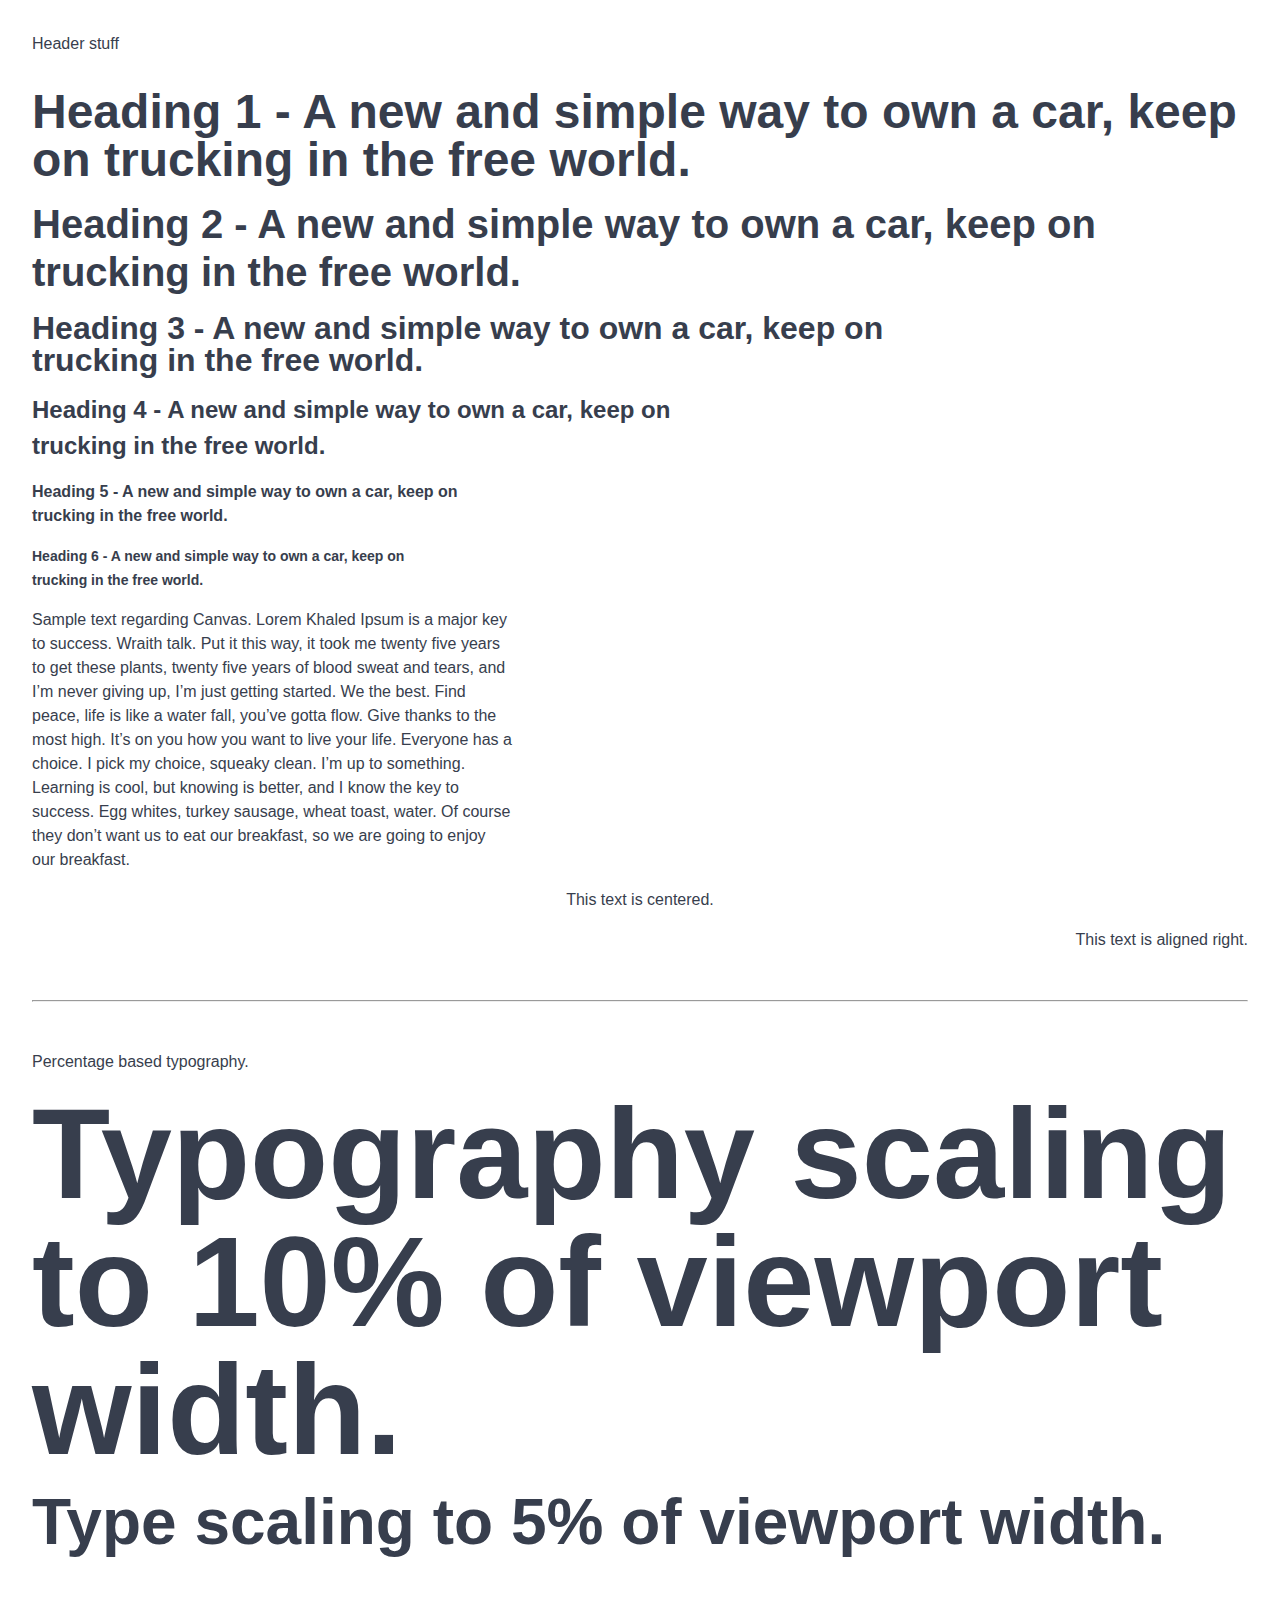
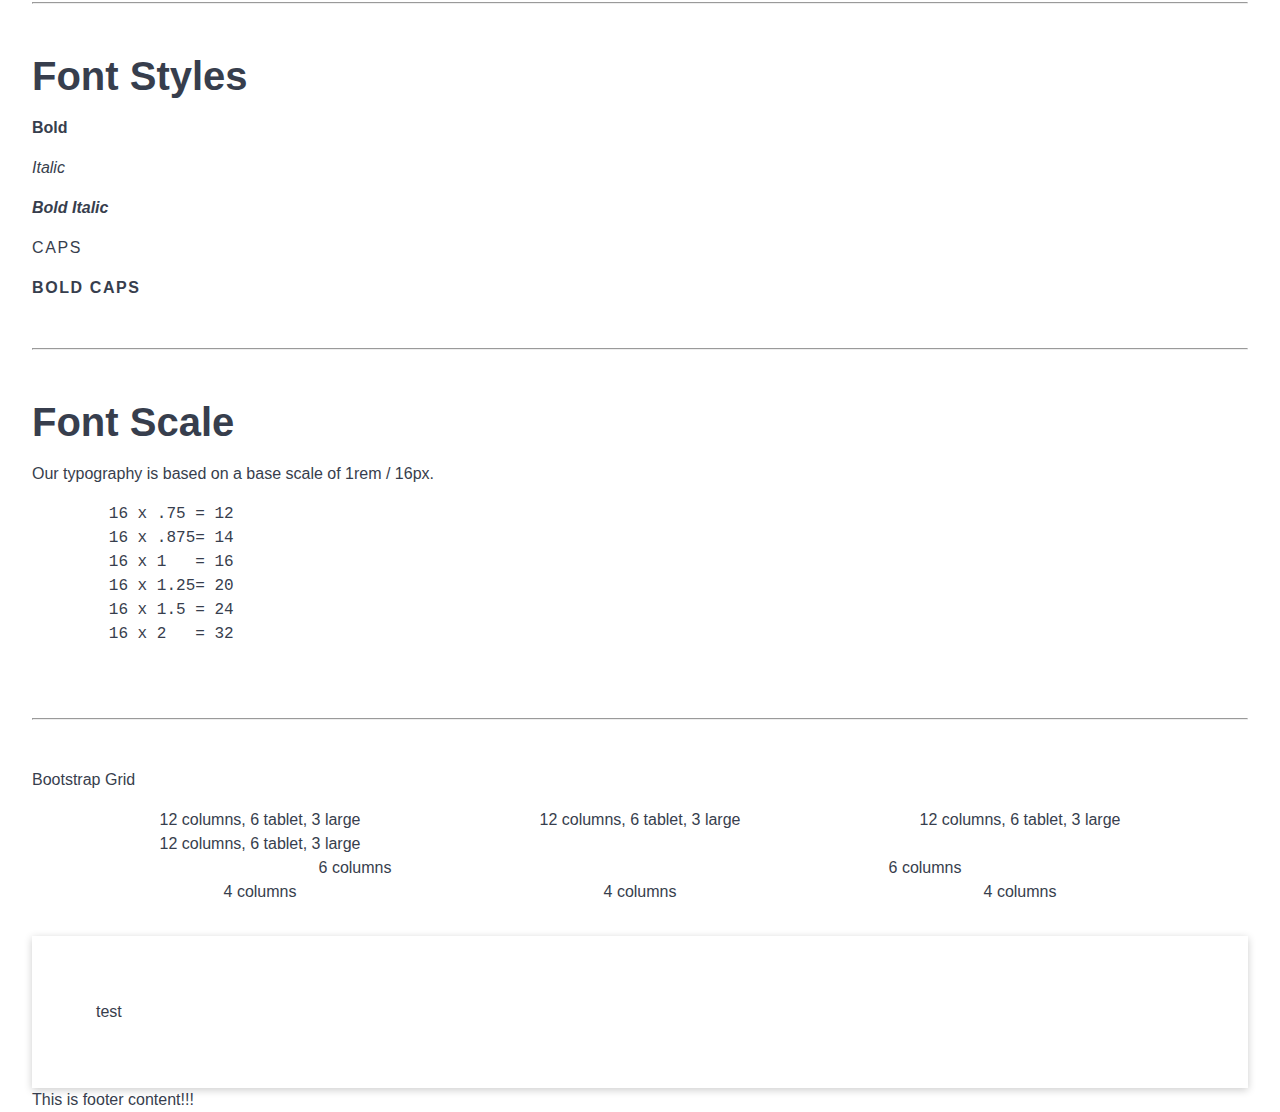
==== commit f6dd10c0: "Shadow add" ====
--- a/index.html
+++ b/index.html
@@ -104,8 +104,9 @@
         </div>
 
       </div>
-
-
+    <div class="shadow test p-xl">
+      test
+    </div>
     </section>
     <footer>
       This is footer content!!!
--- a/css/mnml.css
+++ b/css/mnml.css
@@ -2704,6 +2704,10 @@
     border-radius:2px;
   }
 
+.shadow{
+    box-shadow: 0 2px 8px 0 rgba(0,0,0,.2);
+  }
+
 /* Medium and Up - Targets everything larger than mobile
    ========================================================================== */
 
